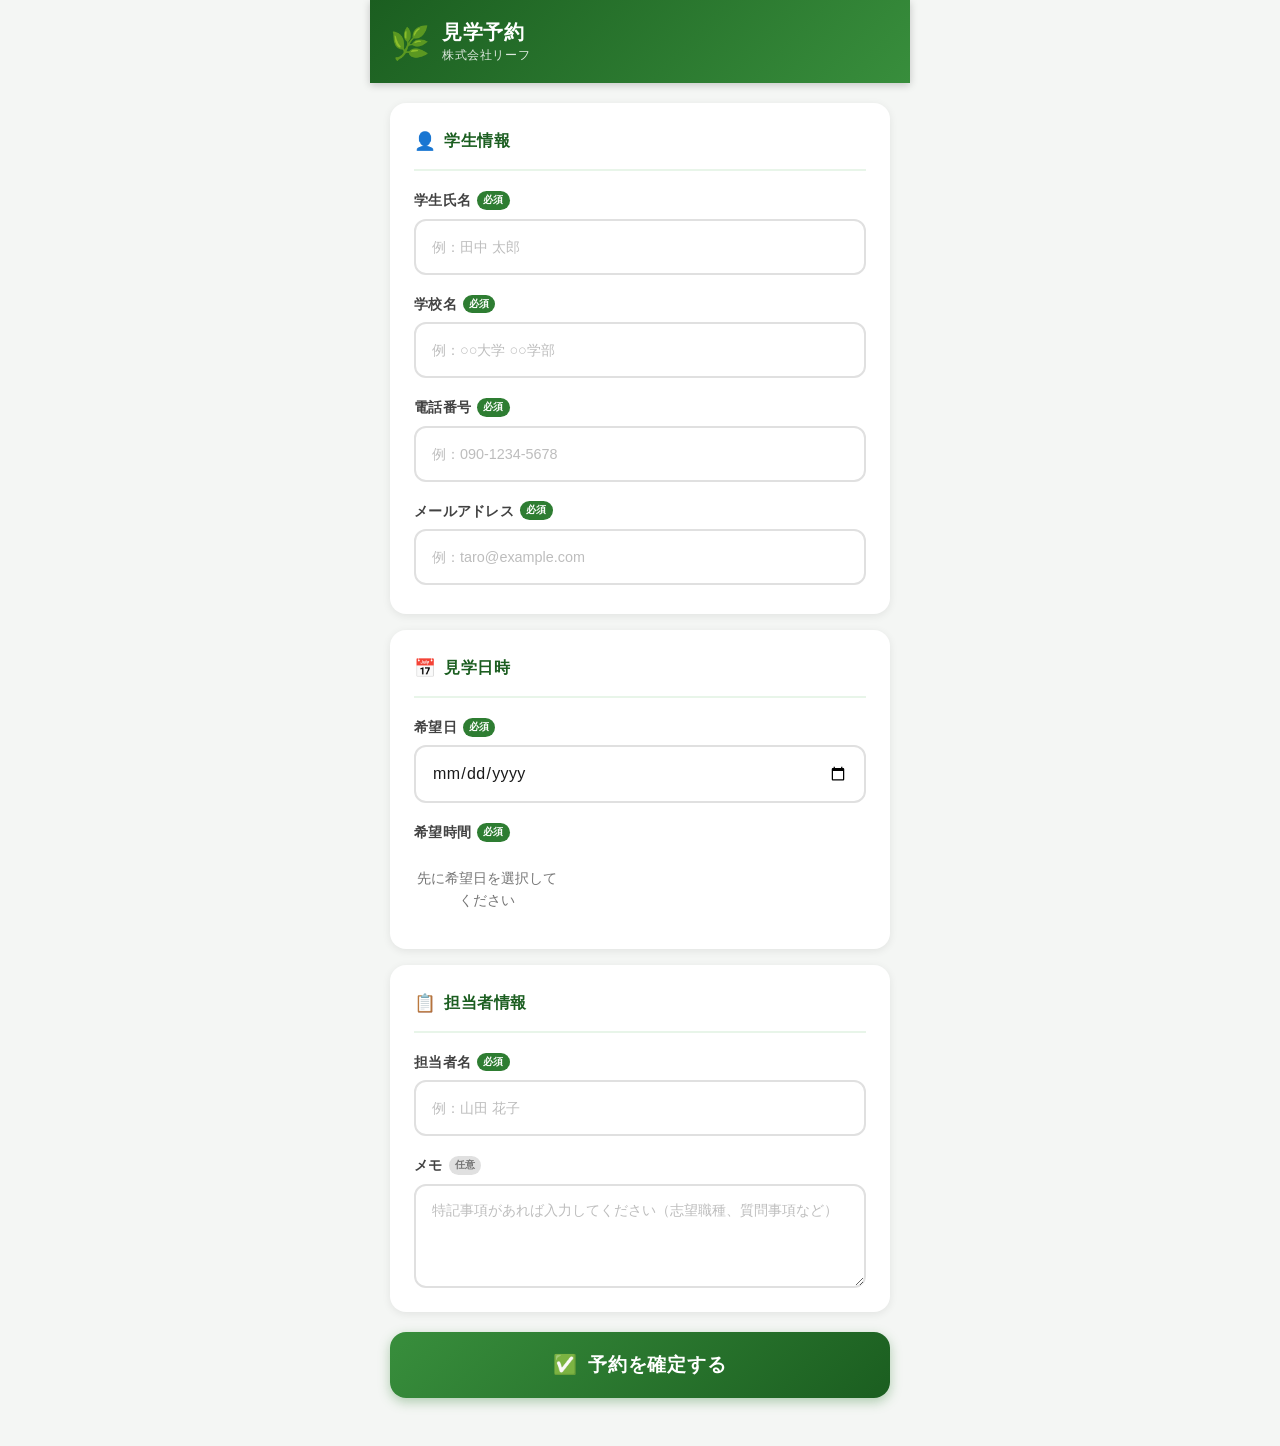
==== index.html @ a4aa3d3e "Add files via upload" ====
<!DOCTYPE html>
<html lang="ja">
<head>
  <meta charset="UTF-8">
  <meta name="viewport" content="width=device-width, initial-scale=1.0, maximum-scale=1.0, user-scalable=no">
  <meta name="theme-color" content="#2e7d32">
  <title>見学予約 | 株式会社リーフ</title>
  <link rel="stylesheet" href="style.css">
</head>
<body>

  <div class="page-wrapper">

    <!-- ヘッダー -->
    <header class="header">
      <div class="header-inner">
        <div class="header-logo">🌿</div>
        <div class="header-text">
          <h1 class="header-title">見学予約</h1>
          <p class="header-sub">株式会社リーフ</p>
        </div>
      </div>
    </header>

    <!-- メインコンテンツ -->
    <main class="main">
      <form id="reservationForm" novalidate>

        <!-- 学生情報セクション -->
        <section class="form-card">
          <h2 class="card-title">
            <span class="card-icon">👤</span>
            学生情報
          </h2>

          <div class="form-group">
            <label class="form-label" for="studentName">
              学生氏名 <span class="required-badge">必須</span>
            </label>
            <input
              class="form-input"
              type="text"
              id="studentName"
              name="studentName"
              placeholder="例：田中 太郎"
              autocomplete="off"
            >
            <p class="error-msg" id="studentNameError" role="alert"></p>
          </div>

          <div class="form-group">
            <label class="form-label" for="schoolName">
              学校名 <span class="required-badge">必須</span>
            </label>
            <input
              class="form-input"
              type="text"
              id="schoolName"
              name="schoolName"
              placeholder="例：○○大学 ○○学部"
              autocomplete="off"
            >
            <p class="error-msg" id="schoolNameError" role="alert"></p>
          </div>

          <div class="form-group">
            <label class="form-label" for="phone">
              電話番号 <span class="required-badge">必須</span>
            </label>
            <input
              class="form-input"
              type="tel"
              id="phone"
              name="phone"
              placeholder="例：090-1234-5678"
              autocomplete="tel"
            >
            <p class="error-msg" id="phoneError" role="alert"></p>
          </div>

          <div class="form-group">
            <label class="form-label" for="email">
              メールアドレス <span class="required-badge">必須</span>
            </label>
            <input
              class="form-input"
              type="email"
              id="email"
              name="email"
              placeholder="例：taro@example.com"
              autocomplete="email"
            >
            <p class="error-msg" id="emailError" role="alert"></p>
          </div>
        </section>

        <!-- 見学日時セクション -->
        <section class="form-card">
          <h2 class="card-title">
            <span class="card-icon">📅</span>
            見学日時
          </h2>

          <div class="form-group">
            <label class="form-label" for="date">
              希望日 <span class="required-badge">必須</span>
            </label>
            <input
              class="form-input form-input--date"
              type="date"
              id="date"
              name="date"
            >
            <p class="error-msg" id="dateError" role="alert"></p>
          </div>

          <div class="form-group">
            <label class="form-label">
              希望時間 <span class="required-badge">必須</span>
            </label>
            <div class="time-grid" id="timeGrid">
              <p class="time-hint">先に希望日を選択してください</p>
            </div>
            <input type="hidden" id="selectedTime" name="time">
            <p class="error-msg" id="timeError" role="alert"></p>
          </div>
        </section>

        <!-- 担当者情報セクション -->
        <section class="form-card">
          <h2 class="card-title">
            <span class="card-icon">📋</span>
            担当者情報
          </h2>

          <div class="form-group">
            <label class="form-label" for="staffName">
              担当者名 <span class="required-badge">必須</span>
            </label>
            <input
              class="form-input"
              type="text"
              id="staffName"
              name="staffName"
              placeholder="例：山田 花子"
              autocomplete="off"
            >
            <p class="error-msg" id="staffNameError" role="alert"></p>
          </div>

          <div class="form-group">
            <label class="form-label" for="memo">
              メモ <span class="optional-badge">任意</span>
            </label>
            <textarea
              class="form-textarea"
              id="memo"
              name="memo"
              placeholder="特記事項があれば入力してください（志望職種、質問事項など）"
              rows="3"
            ></textarea>
          </div>
        </section>

        <!-- 送信ボタン -->
        <div class="form-footer">
          <button type="submit" class="btn-submit" id="submitBtn">
            <span class="btn-submit__icon">✅</span>
            予約を確定する
          </button>
        </div>

      </form>
    </main>

  </div><!-- /page-wrapper -->

  <!-- 予約完了モーダル -->
  <div class="modal" id="successModal" role="dialog" aria-modal="true" aria-labelledby="successTitle">
    <div class="modal-overlay" onclick="closeSuccessModal()"></div>
    <div class="modal-box modal-box--success">
      <div class="modal-icon modal-icon--success">✓</div>
      <h2 class="modal-title" id="successTitle">予約が完了しました</h2>
      <div class="modal-details" id="successDetails"></div>
      <button class="btn-modal btn-modal--success" onclick="closeSuccessModal()">
        新しい予約を入力する
      </button>
    </div>
  </div>

  <!-- エラーモーダル -->
  <div class="modal" id="errorModal" role="dialog" aria-modal="true" aria-labelledby="errorTitle">
    <div class="modal-overlay" onclick="closeErrorModal()"></div>
    <div class="modal-box modal-box--error">
      <div class="modal-icon modal-icon--error">!</div>
      <h2 class="modal-title" id="errorTitle">予約できませんでした</h2>
      <p class="modal-message" id="errorMessage"></p>
      <button class="btn-modal btn-modal--error" onclick="closeErrorModal()">
        戻る
      </button>
    </div>
  </div>

  <!-- ローディングオーバーレイ -->
  <div class="loading-overlay" id="loadingOverlay" aria-hidden="true">
    <div class="loading-content">
      <div class="spinner"></div>
      <p class="loading-text">送信中...</p>
    </div>
  </div>

  <script src="script.js"></script>
</body>
</html>
---- style.css ----
/* ==============================================
   見学予約フォーム - スタイルシート
   株式会社リーフ採用向け
   ============================================== */

/* ---------- リセット・ベース ---------- */
*, *::before, *::after {
  box-sizing: border-box;
  margin: 0;
  padding: 0;
}

:root {
  --color-primary:      #2e7d32;
  --color-primary-dark: #1b5e20;
  --color-primary-mid:  #388e3c;
  --color-primary-light:#e8f5e9;
  --color-primary-pale: #f1f8f1;
  --color-accent:       #66bb6a;
  --color-success:      #2e7d32;
  --color-error:        #c62828;
  --color-error-bg:     #ffebee;
  --color-text:         #1a1a1a;
  --color-text-mid:     #424242;
  --color-text-muted:   #757575;
  --color-border:       #e0e0e0;
  --color-border-focus: #2e7d32;
  --color-bg:           #f4f6f4;
  --color-card:         #ffffff;
  --color-disabled-bg:  #f5f5f5;
  --color-disabled-text:#bdbdbd;
  --radius-sm:    6px;
  --radius-md:    12px;
  --radius-lg:    16px;
  --radius-full:  999px;
  --shadow-card:  0 2px 8px rgba(0,0,0,.08);
  --shadow-btn:   0 4px 12px rgba(46,125,50,.35);
  --transition:   0.18s ease;
  --font-main: 'Hiragino Kaku Gothic ProN', 'Hiragino Sans', Meiryo, sans-serif;
}

html {
  font-size: 16px;
  -webkit-text-size-adjust: 100%;
}

body {
  font-family: var(--font-main);
  background-color: var(--color-bg);
  color: var(--color-text);
  line-height: 1.6;
  min-height: 100vh;
}

/* ---------- レイアウト ---------- */
.page-wrapper {
  max-width: 540px;
  margin: 0 auto;
  min-height: 100vh;
}

.main {
  padding: 16px 16px 40px;
}

/* ---------- ヘッダー ---------- */
.header {
  background: linear-gradient(135deg, var(--color-primary-dark) 0%, var(--color-primary-mid) 100%);
  color: #fff;
  padding: 20px 20px 18px;
  position: sticky;
  top: 0;
  z-index: 100;
  box-shadow: 0 2px 8px rgba(0,0,0,.2);
}

.header-inner {
  display: flex;
  align-items: center;
  gap: 12px;
  max-width: 540px;
  margin: 0 auto;
}

.header-logo {
  font-size: 2rem;
  line-height: 1;
  flex-shrink: 0;
}

.header-title {
  font-size: 1.25rem;
  font-weight: 700;
  letter-spacing: .03em;
  line-height: 1.2;
}

.header-sub {
  font-size: 0.75rem;
  opacity: 0.85;
  margin-top: 2px;
  letter-spacing: .05em;
}

/* ---------- フォームカード ---------- */
.form-card {
  background: var(--color-card);
  border-radius: var(--radius-lg);
  box-shadow: var(--shadow-card);
  padding: 20px 16px;
  margin-bottom: 16px;
}

.card-title {
  display: flex;
  align-items: center;
  gap: 8px;
  font-size: 1rem;
  font-weight: 700;
  color: var(--color-primary-dark);
  padding-bottom: 14px;
  border-bottom: 2px solid var(--color-primary-light);
  margin-bottom: 18px;
  letter-spacing: .03em;
}

.card-icon {
  font-size: 1.1rem;
}

/* ---------- フォームグループ ---------- */
.form-group {
  margin-bottom: 18px;
}

.form-group:last-child {
  margin-bottom: 0;
}

.form-label {
  display: flex;
  align-items: center;
  gap: 6px;
  font-size: 0.875rem;
  font-weight: 600;
  color: var(--color-text-mid);
  margin-bottom: 7px;
  letter-spacing: .02em;
}

.required-badge {
  display: inline-flex;
  align-items: center;
  justify-content: center;
  background: var(--color-primary);
  color: #fff;
  font-size: 0.65rem;
  font-weight: 700;
  padding: 1px 6px;
  border-radius: var(--radius-full);
  letter-spacing: .03em;
  flex-shrink: 0;
}

.optional-badge {
  display: inline-flex;
  align-items: center;
  justify-content: center;
  background: #e0e0e0;
  color: var(--color-text-muted);
  font-size: 0.65rem;
  font-weight: 600;
  padding: 1px 6px;
  border-radius: var(--radius-full);
  letter-spacing: .03em;
  flex-shrink: 0;
}

/* ---------- 入力フィールド ---------- */
.form-input,
.form-textarea {
  display: block;
  width: 100%;
  padding: 14px 16px;
  font-size: 1rem;
  font-family: var(--font-main);
  color: var(--color-text);
  background: #fff;
  border: 2px solid var(--color-border);
  border-radius: var(--radius-md);
  transition: border-color var(--transition), box-shadow var(--transition);
  appearance: none;
  -webkit-appearance: none;
  line-height: 1.5;
}

.form-input::placeholder,
.form-textarea::placeholder {
  color: #bdbdbd;
  font-size: 0.9rem;
}

.form-input:focus,
.form-textarea:focus {
  outline: none;
  border-color: var(--color-border-focus);
  box-shadow: 0 0 0 3px rgba(46,125,50,.15);
}

.form-input--date {
  cursor: pointer;
  min-height: 52px;
  letter-spacing: .02em;
}

.form-textarea {
  resize: vertical;
  min-height: 80px;
}

/* エラー状態 */
.form-input.is-error,
.form-textarea.is-error {
  border-color: var(--color-error);
  background: var(--color-error-bg);
}

/* ---------- エラーメッセージ ---------- */
.error-msg {
  display: block;
  min-height: 0;
  font-size: 0.8125rem;
  color: var(--color-error);
  margin-top: 5px;
  padding-left: 2px;
  font-weight: 500;
}

.error-msg:not(:empty) {
  min-height: 1.2em;
}

/* ---------- 時間スロット ---------- */
.time-hint {
  font-size: 0.875rem;
  color: var(--color-text-muted);
  text-align: center;
  padding: 16px 0 8px;
}

.time-hint.is-loading {
  animation: pulse 1.2s ease-in-out infinite;
}

@keyframes pulse {
  0%, 100% { opacity: 1; }
  50%       { opacity: 0.45; }
}

.time-grid {
  display: grid;
  grid-template-columns: repeat(2, 1fr);
  gap: 8px;
  margin-top: 4px;
}

.time-btn {
  display: flex;
  flex-direction: column;
  align-items: center;
  justify-content: center;
  gap: 2px;
  padding: 12px 8px;
  background: #fff;
  border: 2px solid var(--color-border);
  border-radius: var(--radius-md);
  cursor: pointer;
  transition: all var(--transition);
  font-family: var(--font-main);
  min-height: 68px;
  -webkit-tap-highlight-color: transparent;
  touch-action: manipulation;
}

.time-btn:active {
  transform: scale(0.97);
}

.time-btn:not(:disabled):hover {
  border-color: var(--color-accent);
  background: var(--color-primary-pale);
}

.time-btn__label {
  font-size: 1rem;
  font-weight: 700;
  color: var(--color-text);
  letter-spacing: .02em;
  line-height: 1.2;
}

.time-btn__range {
  font-size: 0.7rem;
  color: var(--color-text-muted);
  letter-spacing: .02em;
}

.time-btn__status {
  font-size: 0.7rem;
  font-weight: 600;
  letter-spacing: .02em;
  margin-top: 1px;
}

.time-btn--available .time-btn__status {
  color: var(--color-primary);
}

/* 選択済み */
.time-btn--selected {
  background: var(--color-primary);
  border-color: var(--color-primary-dark);
  box-shadow: 0 3px 10px rgba(46,125,50,.3);
}

.time-btn--selected .time-btn__label,
.time-btn--selected .time-btn__range,
.time-btn--selected .time-btn__status {
  color: #fff;
}

/* 残1枠 */
.time-btn--one-left {
  border-color: #f57c00;
}

.time-btn--one-left .time-btn__status {
  color: #f57c00;
}

/* 満席 */
.time-btn--full {
  background: var(--color-disabled-bg);
  border-color: #e0e0e0;
  cursor: not-allowed;
  opacity: 0.65;
}

.time-btn--full .time-btn__label {
  color: var(--color-disabled-text);
}

.time-btn--full .time-btn__range {
  color: var(--color-disabled-text);
}

.time-btn--full .time-btn__status {
  color: var(--color-disabled-text);
}

/* ---------- 送信ボタン ---------- */
.form-footer {
  padding: 4px 0 0;
}

.btn-submit {
  display: flex;
  align-items: center;
  justify-content: center;
  gap: 10px;
  width: 100%;
  padding: 18px 24px;
  font-size: 1.125rem;
  font-family: var(--font-main);
  font-weight: 700;
  letter-spacing: .05em;
  color: #fff;
  background: linear-gradient(135deg, var(--color-primary-mid) 0%, var(--color-primary-dark) 100%);
  border: none;
  border-radius: var(--radius-lg);
  cursor: pointer;
  box-shadow: var(--shadow-btn);
  transition: all var(--transition);
  -webkit-tap-highlight-color: transparent;
  touch-action: manipulation;
}

.btn-submit:hover {
  background: linear-gradient(135deg, var(--color-primary) 0%, var(--color-primary-dark) 100%);
  box-shadow: 0 6px 16px rgba(46,125,50,.4);
  transform: translateY(-1px);
}

.btn-submit:active {
  transform: translateY(0);
  box-shadow: 0 2px 8px rgba(46,125,50,.3);
}

.btn-submit:disabled {
  background: #bdbdbd;
  box-shadow: none;
  cursor: not-allowed;
  transform: none;
}

.btn-submit__icon {
  font-size: 1.2rem;
}

/* ---------- モーダル ---------- */
.modal {
  display: none;
  position: fixed;
  inset: 0;
  z-index: 1000;
  align-items: center;
  justify-content: center;
  padding: 20px;
}

.modal.is-open {
  display: flex;
}

.modal-overlay {
  position: absolute;
  inset: 0;
  background: rgba(0,0,0,.55);
  backdrop-filter: blur(3px);
}

.modal-box {
  position: relative;
  background: #fff;
  border-radius: var(--radius-lg);
  padding: 32px 24px 28px;
  text-align: center;
  width: 100%;
  max-width: 320px;
  box-shadow: 0 20px 60px rgba(0,0,0,.25);
  animation: modal-in .25s ease;
}

@keyframes modal-in {
  from { opacity: 0; transform: scale(0.9) translateY(10px); }
  to   { opacity: 1; transform: scale(1) translateY(0); }
}

.modal-icon {
  display: flex;
  align-items: center;
  justify-content: center;
  width: 64px;
  height: 64px;
  border-radius: 50%;
  font-size: 1.75rem;
  font-weight: 900;
  margin: 0 auto 16px;
}

.modal-icon--success {
  background: var(--color-primary-light);
  color: var(--color-primary-dark);
}

.modal-icon--error {
  background: var(--color-error-bg);
  color: var(--color-error);
  font-size: 2rem;
}

.modal-title {
  font-size: 1.125rem;
  font-weight: 700;
  color: var(--color-text);
  margin-bottom: 12px;
  letter-spacing: .02em;
}

.modal-details {
  font-size: 0.9rem;
  color: var(--color-text-mid);
  line-height: 1.8;
  background: var(--color-primary-pale);
  border-radius: var(--radius-md);
  padding: 12px 14px;
  margin-bottom: 20px;
  text-align: left;
}

.modal-details strong {
  color: var(--color-primary-dark);
}

.modal-message {
  font-size: 0.9rem;
  color: var(--color-text-mid);
  line-height: 1.7;
  margin-bottom: 20px;
  white-space: pre-line;
}

.btn-modal {
  display: block;
  width: 100%;
  padding: 14px;
  font-size: 0.9375rem;
  font-family: var(--font-main);
  font-weight: 700;
  border: none;
  border-radius: var(--radius-md);
  cursor: pointer;
  transition: opacity var(--transition);
  -webkit-tap-highlight-color: transparent;
}

.btn-modal:active { opacity: 0.8; }

.btn-modal--success {
  background: var(--color-primary);
  color: #fff;
}

.btn-modal--error {
  background: #eeeeee;
  color: var(--color-text-mid);
}

/* ---------- ローディング ---------- */
.loading-overlay {
  display: none;
  position: fixed;
  inset: 0;
  z-index: 2000;
  align-items: center;
  justify-content: center;
  background: rgba(255,255,255,.75);
  backdrop-filter: blur(4px);
}

.loading-overlay.is-visible {
  display: flex;
}

.loading-content {
  display: flex;
  flex-direction: column;
  align-items: center;
  gap: 16px;
}

.spinner {
  width: 48px;
  height: 48px;
  border: 4px solid var(--color-primary-light);
  border-top-color: var(--color-primary);
  border-radius: 50%;
  animation: spin .8s linear infinite;
}

@keyframes spin {
  to { transform: rotate(360deg); }
}

.loading-text {
  font-size: 0.9375rem;
  color: var(--color-primary-dark);
  font-weight: 600;
  letter-spacing: .03em;
}

/* ---------- レスポンシブ（タブレット以上） ---------- */
@media (min-width: 480px) {
  .main {
    padding: 20px 20px 48px;
  }

  .form-card {
    padding: 24px 24px;
  }

  .time-grid {
    grid-template-columns: repeat(3, 1fr);
  }

  .btn-submit {
    font-size: 1.1875rem;
    padding: 20px 32px;
  }
}
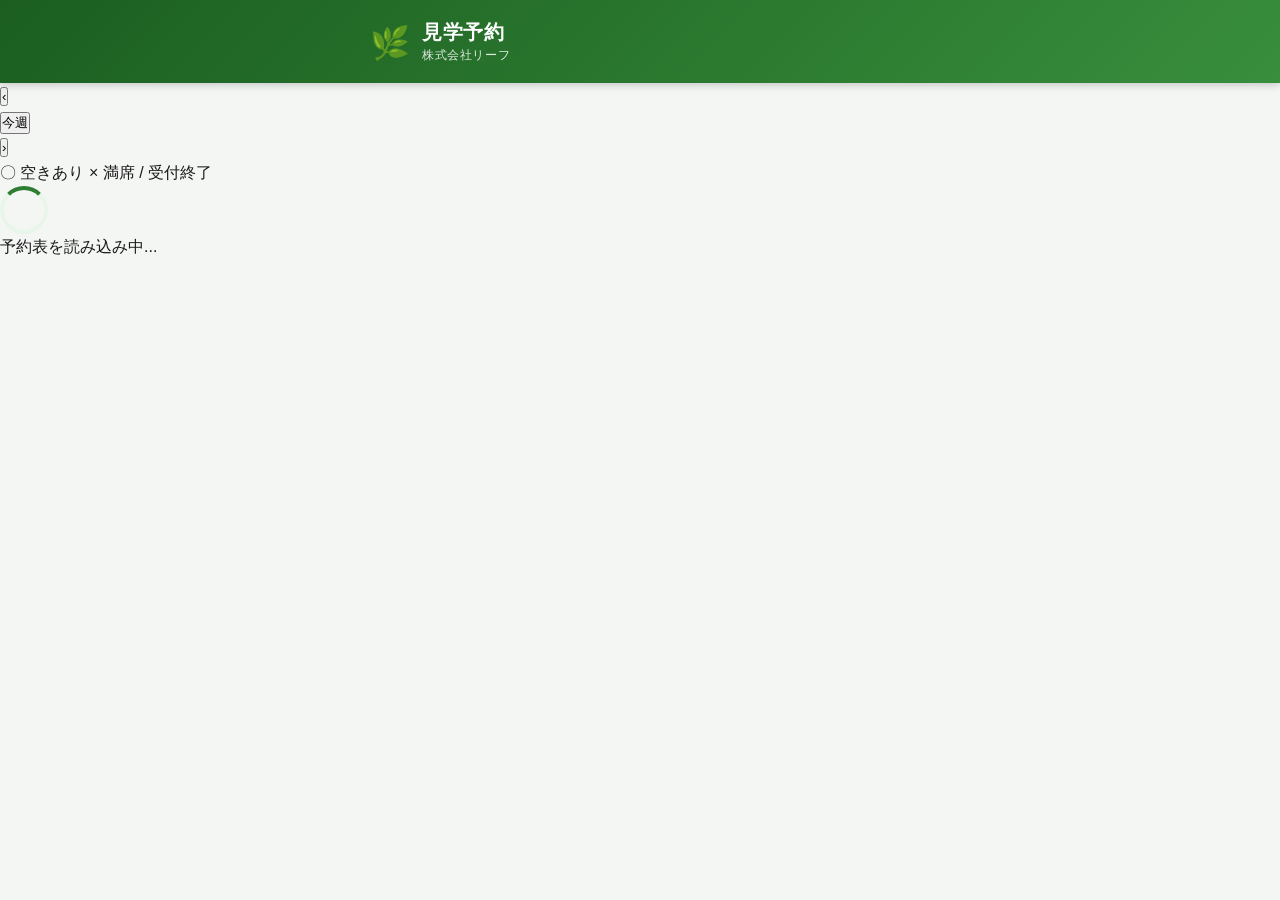
==== commit 60004bd0: "Update index.html" ====
--- a/index.html
+++ b/index.html
@@ -9,199 +9,159 @@
 </head>
 <body>
 
-  <div class="page-wrapper">
+  <!-- ===== ヘッダー（常に表示） ===== -->
+  <header class="header">
+    <div class="header-inner">
+      <div class="header-logo">🌿</div>
+      <div class="header-text">
+        <h1 class="header-title">見学予約</h1>
+        <p class="header-sub">株式会社リーフ</p>
+      </div>
+    </div>
+  </header>
 
-    <!-- ヘッダー -->
-    <header class="header">
-      <div class="header-inner">
-        <div class="header-logo">🌿</div>
-        <div class="header-text">
-          <h1 class="header-title">見学予約</h1>
-          <p class="header-sub">株式会社リーフ</p>
-        </div>
+  <!-- ===== カレンダービュー ===== -->
+  <div id="calendarView">
+
+    <!-- 週ナビゲーション -->
+    <div class="week-nav">
+      <button class="week-nav__btn" id="prevWeek" aria-label="前の週">&#8249;</button>
+      <div class="week-nav__center">
+        <span class="week-nav__label" id="weekLabel"></span>
+        <button class="week-nav__today" id="todayBtn">今週</button>
       </div>
-    </header>
+      <button class="week-nav__btn" id="nextWeek" aria-label="次の週">&#8250;</button>
+    </div>
 
-    <!-- メインコンテンツ -->
-    <main class="main">
-      <form id="reservationForm" novalidate>
+    <!-- 凡例 -->
+    <div class="legend">
+      <span class="legend-item"><span class="legend-o">〇</span> 空きあり</span>
+      <span class="legend-item"><span class="legend-x">×</span> 満席 / 受付終了</span>
+    </div>
 
-        <!-- 学生情報セクション -->
-        <section class="form-card">
-          <h2 class="card-title">
-            <span class="card-icon">👤</span>
-            学生情報
-          </h2>
+    <!-- ローディング -->
+    <div id="calendarLoading" class="calendar-state">
+      <div class="spinner"></div>
+      <p>予約表を読み込み中...</p>
+    </div>
 
-          <div class="form-group">
-            <label class="form-label" for="studentName">
-              学生氏名 <span class="required-badge">必須</span>
-            </label>
-            <input
-              class="form-input"
-              type="text"
-              id="studentName"
-              name="studentName"
-              placeholder="例：田中 太郎"
-              autocomplete="off"
-            >
-            <p class="error-msg" id="studentNameError" role="alert"></p>
-          </div>
+    <!-- エラー -->
+    <div id="calendarError" class="calendar-state" style="display:none">
+      <p class="calendar-error-msg">予約表を読み込めませんでした</p>
+      <button class="btn-retry" id="retryBtn">再読み込み</button>
+    </div>
 
-          <div class="form-group">
-            <label class="form-label" for="schoolName">
-              学校名 <span class="required-badge">必須</span>
-            </label>
-            <input
-              class="form-input"
-              type="text"
-              id="schoolName"
-              name="schoolName"
-              placeholder="例：○○大学 ○○学部"
-              autocomplete="off"
-            >
-            <p class="error-msg" id="schoolNameError" role="alert"></p>
-          </div>
+    <!-- テーブルラッパー（横スクロール） -->
+    <div class="table-scroll-area" id="tableScrollArea" style="display:none">
+      <div class="table-wrapper">
+        <table class="calendar-table" id="calendarTable"></table>
+      </div>
+    </div>
 
-          <div class="form-group">
-            <label class="form-label" for="phone">
-              電話番号 <span class="required-badge">必須</span>
-            </label>
-            <input
-              class="form-input"
-              type="tel"
-              id="phone"
-              name="phone"
-              placeholder="例：090-1234-5678"
-              autocomplete="tel"
-            >
-            <p class="error-msg" id="phoneError" role="alert"></p>
-          </div>
+  </div><!-- /calendarView -->
 
-          <div class="form-group">
-            <label class="form-label" for="email">
-              メールアドレス <span class="required-badge">必須</span>
-            </label>
-            <input
-              class="form-input"
-              type="email"
-              id="email"
-              name="email"
-              placeholder="例：taro@example.com"
-              autocomplete="email"
-            >
-            <p class="error-msg" id="emailError" role="alert"></p>
-          </div>
-        </section>
+  <!-- ===== フォームビュー ===== -->
+  <div id="formView" style="display:none">
 
-        <!-- 見学日時セクション -->
-        <section class="form-card">
-          <h2 class="card-title">
-            <span class="card-icon">📅</span>
-            見学日時
-          </h2>
+    <!-- 戻るバー -->
+    <div class="form-back-bar">
+      <button class="btn-back" id="backBtn">
+        <span>&#8592;</span> 予約表に戻る
+      </button>
+    </div>
 
-          <div class="form-group">
-            <label class="form-label" for="date">
-              希望日 <span class="required-badge">必須</span>
-            </label>
-            <input
-              class="form-input form-input--date"
-              type="date"
-              id="date"
-              name="date"
-            >
-            <p class="error-msg" id="dateError" role="alert"></p>
-          </div>
+    <!-- 選択した日時 -->
+    <div class="selected-slot">
+      <div class="selected-slot__icon">📅</div>
+      <div class="selected-slot__text">
+        <p class="selected-slot__date" id="selectedDateDisplay"></p>
+        <p class="selected-slot__time" id="selectedTimeDisplay"></p>
+      </div>
+    </div>
 
-          <div class="form-group">
-            <label class="form-label">
-              希望時間 <span class="required-badge">必須</span>
-            </label>
-            <div class="time-grid" id="timeGrid">
-              <p class="time-hint">先に希望日を選択してください</p>
-            </div>
-            <input type="hidden" id="selectedTime" name="time">
-            <p class="error-msg" id="timeError" role="alert"></p>
-          </div>
-        </section>
+    <!-- 予約フォーム -->
+    <form id="reservationForm" class="form-body" novalidate>
+      <input type="hidden" id="date" name="date">
+      <input type="hidden" id="selectedTime" name="time">
 
-        <!-- 担当者情報セクション -->
-        <section class="form-card">
-          <h2 class="card-title">
-            <span class="card-icon">📋</span>
-            担当者情報
-          </h2>
+      <!-- 学生情報 -->
+      <section class="form-card">
+        <h2 class="card-title"><span class="card-icon">👤</span>学生情報</h2>
 
-          <div class="form-group">
-            <label class="form-label" for="staffName">
-              担当者名 <span class="required-badge">必須</span>
-            </label>
-            <input
-              class="form-input"
-              type="text"
-              id="staffName"
-              name="staffName"
-              placeholder="例：山田 花子"
-              autocomplete="off"
-            >
-            <p class="error-msg" id="staffNameError" role="alert"></p>
-          </div>
-
-          <div class="form-group">
-            <label class="form-label" for="memo">
-              メモ <span class="optional-badge">任意</span>
-            </label>
-            <textarea
-              class="form-textarea"
-              id="memo"
-              name="memo"
-              placeholder="特記事項があれば入力してください（志望職種、質問事項など）"
-              rows="3"
-            ></textarea>
-          </div>
-        </section>
-
-        <!-- 送信ボタン -->
-        <div class="form-footer">
-          <button type="submit" class="btn-submit" id="submitBtn">
-            <span class="btn-submit__icon">✅</span>
-            予約を確定する
-          </button>
+        <div class="form-group">
+          <label class="form-label" for="studentName">学生氏名 <span class="required-badge">必須</span></label>
+          <input class="form-input" type="text" id="studentName" placeholder="例：田中 太郎" autocomplete="off">
+          <p class="error-msg" id="studentNameError" role="alert"></p>
         </div>
 
-      </form>
-    </main>
+        <div class="form-group">
+          <label class="form-label" for="schoolName">学校名 <span class="required-badge">必須</span></label>
+          <input class="form-input" type="text" id="schoolName" placeholder="例：○○大学 ○○学部" autocomplete="off">
+          <p class="error-msg" id="schoolNameError" role="alert"></p>
+        </div>
 
-  </div><!-- /page-wrapper -->
+        <div class="form-group">
+          <label class="form-label" for="phone">電話番号 <span class="required-badge">必須</span></label>
+          <input class="form-input" type="tel" id="phone" placeholder="例：090-1234-5678" autocomplete="tel">
+          <p class="error-msg" id="phoneError" role="alert"></p>
+        </div>
 
-  <!-- 予約完了モーダル -->
-  <div class="modal" id="successModal" role="dialog" aria-modal="true" aria-labelledby="successTitle">
+        <div class="form-group">
+          <label class="form-label" for="email">メールアドレス <span class="required-badge">必須</span></label>
+          <input class="form-input" type="email" id="email" placeholder="例：taro@example.com" autocomplete="email">
+          <p class="error-msg" id="emailError" role="alert"></p>
+        </div>
+      </section>
+
+      <!-- 担当者情報 -->
+      <section class="form-card">
+        <h2 class="card-title"><span class="card-icon">📋</span>担当者情報</h2>
+
+        <div class="form-group">
+          <label class="form-label" for="staffName">担当者名 <span class="required-badge">必須</span></label>
+          <input class="form-input" type="text" id="staffName" placeholder="例：山田 花子" autocomplete="off">
+          <p class="error-msg" id="staffNameError" role="alert"></p>
+        </div>
+
+        <div class="form-group">
+          <label class="form-label" for="memo">メモ <span class="optional-badge">任意</span></label>
+          <textarea class="form-textarea" id="memo" placeholder="特記事項があれば入力してください" rows="3"></textarea>
+        </div>
+      </section>
+
+      <div class="form-footer">
+        <button type="submit" class="btn-submit" id="submitBtn">
+          <span class="btn-submit__icon">✅</span>
+          予約を確定する
+        </button>
+      </div>
+    </form>
+
+  </div><!-- /formView -->
+
+  <!-- ===== 予約完了モーダル ===== -->
+  <div class="modal" id="successModal" role="dialog" aria-modal="true">
     <div class="modal-overlay" onclick="closeSuccessModal()"></div>
     <div class="modal-box modal-box--success">
       <div class="modal-icon modal-icon--success">✓</div>
-      <h2 class="modal-title" id="successTitle">予約が完了しました</h2>
+      <h2 class="modal-title">予約が完了しました</h2>
       <div class="modal-details" id="successDetails"></div>
-      <button class="btn-modal btn-modal--success" onclick="closeSuccessModal()">
-        新しい予約を入力する
-      </button>
+      <button class="btn-modal btn-modal--success" onclick="closeSuccessModal()">予約表に戻る</button>
     </div>
   </div>
 
-  <!-- エラーモーダル -->
-  <div class="modal" id="errorModal" role="dialog" aria-modal="true" aria-labelledby="errorTitle">
+  <!-- ===== エラーモーダル ===== -->
+  <div class="modal" id="errorModal" role="dialog" aria-modal="true">
     <div class="modal-overlay" onclick="closeErrorModal()"></div>
     <div class="modal-box modal-box--error">
       <div class="modal-icon modal-icon--error">!</div>
-      <h2 class="modal-title" id="errorTitle">予約できませんでした</h2>
+      <h2 class="modal-title">予約できませんでした</h2>
       <p class="modal-message" id="errorMessage"></p>
-      <button class="btn-modal btn-modal--error" onclick="closeErrorModal()">
-        戻る
-      </button>
+      <button class="btn-modal btn-modal--error" onclick="closeErrorModal()">戻る</button>
     </div>
   </div>
 
-  <!-- ローディングオーバーレイ -->
+  <!-- ===== ローディングオーバーレイ ===== -->
   <div class="loading-overlay" id="loadingOverlay" aria-hidden="true">
     <div class="loading-content">
       <div class="spinner"></div>
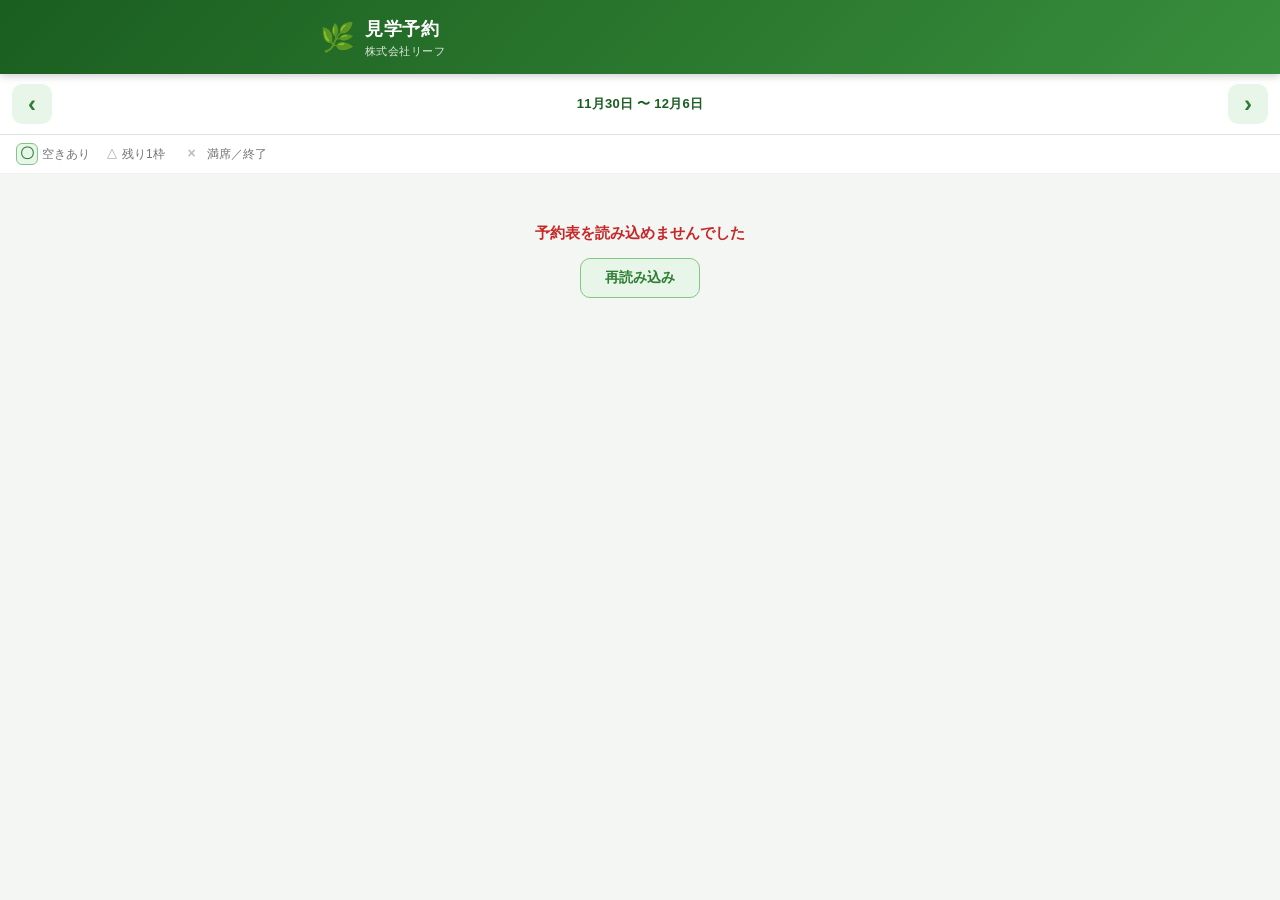
==== commit 88b15f2c: "Update index.html" ====
--- a/index.html
+++ b/index.html
@@ -36,7 +36,8 @@
     <!-- 凡例 -->
     <div class="legend">
       <span class="legend-item"><span class="legend-o">〇</span> 空きあり</span>
-      <span class="legend-item"><span class="legend-x">×</span> 満席 / 受付終了</span>
+      <span class="legend-item"><span class="legend-tri">△</span> 残り1枠</span>
+      <span class="legend-item"><span class="legend-x">×</span> 満席／終了</span>
     </div>
 
     <!-- ローディング -->
@@ -100,17 +101,6 @@
           <p class="error-msg" id="schoolNameError" role="alert"></p>
         </div>
 
-        <div class="form-group">
-          <label class="form-label" for="phone">電話番号 <span class="required-badge">必須</span></label>
-          <input class="form-input" type="tel" id="phone" placeholder="例：090-1234-5678" autocomplete="tel">
-          <p class="error-msg" id="phoneError" role="alert"></p>
-        </div>
-
-        <div class="form-group">
-          <label class="form-label" for="email">メールアドレス <span class="required-badge">必須</span></label>
-          <input class="form-input" type="email" id="email" placeholder="例：taro@example.com" autocomplete="email">
-          <p class="error-msg" id="emailError" role="alert"></p>
-        </div>
       </section>
 
       <!-- 担当者情報 -->
--- a/style.css
+++ b/style.css
@@ -1,411 +1,599 @@
 /* ==============================================
-   見学予約フォーム - スタイルシート
+   見学予約カレンダー - スタイルシート
    株式会社リーフ採用向け
    ============================================== */
 
 /* ---------- リセット・ベース ---------- */
-*, *::before, *::after {
-  box-sizing: border-box;
-  margin: 0;
-  padding: 0;
-}
+*, *::before, *::after { box-sizing: border-box; margin: 0; padding: 0; }
 
 :root {
-  --color-primary:      #2e7d32;
-  --color-primary-dark: #1b5e20;
-  --color-primary-mid:  #388e3c;
-  --color-primary-light:#e8f5e9;
-  --color-primary-pale: #f1f8f1;
-  --color-accent:       #66bb6a;
-  --color-success:      #2e7d32;
-  --color-error:        #c62828;
-  --color-error-bg:     #ffebee;
-  --color-text:         #1a1a1a;
-  --color-text-mid:     #424242;
-  --color-text-muted:   #757575;
-  --color-border:       #e0e0e0;
-  --color-border-focus: #2e7d32;
-  --color-bg:           #f4f6f4;
-  --color-card:         #ffffff;
-  --color-disabled-bg:  #f5f5f5;
-  --color-disabled-text:#bdbdbd;
-  --radius-sm:    6px;
-  --radius-md:    12px;
-  --radius-lg:    16px;
-  --radius-full:  999px;
-  --shadow-card:  0 2px 8px rgba(0,0,0,.08);
-  --shadow-btn:   0 4px 12px rgba(46,125,50,.35);
-  --transition:   0.18s ease;
-  --font-main: 'Hiragino Kaku Gothic ProN', 'Hiragino Sans', Meiryo, sans-serif;
-}
-
-html {
-  font-size: 16px;
-  -webkit-text-size-adjust: 100%;
-}
+  --c-primary:       #2e7d32;
+  --c-primary-dark:  #1b5e20;
+  --c-primary-mid:   #388e3c;
+  --c-primary-light: #e8f5e9;
+  --c-primary-pale:  #f1f8f1;
+  --c-available:     #e8f5e9;
+  --c-avail-border:  #81c784;
+  --c-avail-text:    #2e7d32;
+  --c-full-bg:       #f5f5f5;
+  --c-full-text:     #bdbdbd;
+  --c-error:         #c62828;
+  --c-error-bg:      #ffebee;
+  --c-text:          #1a1a1a;
+  --c-text-mid:      #424242;
+  --c-text-muted:    #757575;
+  --c-border:        #e0e0e0;
+  --c-border-light:  #f0f0f0;
+  --c-bg:            #f4f6f4;
+  --c-card:          #ffffff;
+  --r-md:  10px;
+  --r-lg:  14px;
+  --r-full: 999px;
+  --shadow-card: 0 2px 8px rgba(0,0,0,.08);
+  --shadow-btn:  0 4px 12px rgba(46,125,50,.35);
+  --t: 0.16s ease;
+  --font: 'Hiragino Kaku Gothic ProN', 'Hiragino Sans', Meiryo, sans-serif;
+}
+
+html { font-size: 16px; -webkit-text-size-adjust: 100%; }
 
 body {
-  font-family: var(--font-main);
-  background-color: var(--color-bg);
-  color: var(--color-text);
-  line-height: 1.6;
+  font-family: var(--font);
+  background: var(--c-bg);
+  color: var(--c-text);
+  line-height: 1.5;
   min-height: 100vh;
-}
-
-/* ---------- レイアウト ---------- */
-.page-wrapper {
-  max-width: 540px;
-  margin: 0 auto;
-  min-height: 100vh;
-}
-
-.main {
-  padding: 16px 16px 40px;
 }
 
 /* ---------- ヘッダー ---------- */
 .header {
-  background: linear-gradient(135deg, var(--color-primary-dark) 0%, var(--color-primary-mid) 100%);
+  background: linear-gradient(135deg, var(--c-primary-dark) 0%, var(--c-primary-mid) 100%);
   color: #fff;
-  padding: 20px 20px 18px;
+  padding: 16px 16px 14px;
   position: sticky;
   top: 0;
+  z-index: 200;
+  box-shadow: 0 2px 8px rgba(0,0,0,.2);
+}
+
+.header-inner {
+  display: flex;
+  align-items: center;
+  gap: 10px;
+  max-width: 640px;
+  margin: 0 auto;
+}
+
+.header-logo { font-size: 1.75rem; line-height: 1; flex-shrink: 0; }
+
+.header-title {
+  font-size: 1.125rem;
+  font-weight: 700;
+  letter-spacing: .03em;
+}
+
+.header-sub {
+  font-size: 0.7rem;
+  opacity: .85;
+  letter-spacing: .04em;
+}
+
+/* ---------- 週ナビゲーション ---------- */
+.week-nav {
+  display: flex;
+  align-items: center;
+  justify-content: space-between;
+  padding: 10px 12px;
+  background: var(--c-card);
+  border-bottom: 1px solid var(--c-border);
+  gap: 8px;
+  position: sticky;
+  top: 56px; /* header height */
   z-index: 100;
-  box-shadow: 0 2px 8px rgba(0,0,0,.2);
-}
-
-.header-inner {
+}
+
+.week-nav__btn {
+  display: flex;
+  align-items: center;
+  justify-content: center;
+  width: 40px;
+  height: 40px;
+  font-size: 1.5rem;
+  font-weight: 700;
+  color: var(--c-primary);
+  background: var(--c-primary-light);
+  border: none;
+  border-radius: var(--r-md);
+  cursor: pointer;
+  flex-shrink: 0;
+  -webkit-tap-highlight-color: transparent;
+  touch-action: manipulation;
+  transition: background var(--t);
+}
+
+.week-nav__btn:hover { background: #c8e6c9; }
+.week-nav__btn:active { background: #a5d6a7; }
+.week-nav__btn:disabled { opacity: .35; cursor: not-allowed; background: #f5f5f5; color: #bdbdbd; }
+
+.week-nav__center {
+  display: flex;
+  flex-direction: column;
+  align-items: center;
+  gap: 3px;
+  flex: 1;
+  min-width: 0;
+}
+
+.week-nav__label {
+  font-size: 0.8125rem;
+  font-weight: 700;
+  color: var(--c-primary-dark);
+  letter-spacing: .02em;
+  white-space: nowrap;
+}
+
+.week-nav__today {
+  display: none; /* JS で表示切替 */
+  font-size: 0.7rem;
+  font-weight: 600;
+  color: var(--c-primary);
+  background: none;
+  border: 1px solid var(--c-primary);
+  border-radius: var(--r-full);
+  padding: 1px 8px;
+  cursor: pointer;
+  -webkit-tap-highlight-color: transparent;
+  transition: all var(--t);
+}
+
+.week-nav__today:hover { background: var(--c-primary-light); }
+
+/* ---------- 凡例 ---------- */
+.legend {
+  display: flex;
+  gap: 16px;
+  padding: 8px 16px;
+  font-size: 0.75rem;
+  color: var(--c-text-muted);
+  background: var(--c-card);
+  border-bottom: 1px solid var(--c-border-light);
+}
+
+.legend-item { display: flex; align-items: center; gap: 4px; }
+
+.legend-o {
+  display: inline-flex;
+  align-items: center;
+  justify-content: center;
+  width: 22px;
+  height: 22px;
+  background: var(--c-available);
+  border: 1.5px solid var(--c-avail-border);
+  border-radius: 6px;
+  color: var(--c-avail-text);
+  font-size: 0.875rem;
+  font-weight: 700;
+}
+
+.legend-x {
+  display: inline-flex;
+  align-items: center;
+  justify-content: center;
+  width: 22px;
+  height: 22px;
+  color: var(--c-full-text);
+  font-size: 0.875rem;
+  font-weight: 700;
+}
+
+/* ---------- カレンダー状態（ローディング/エラー） ---------- */
+.calendar-state {
+  display: flex;
+  flex-direction: column;
+  align-items: center;
+  gap: 14px;
+  padding: 48px 16px;
+  color: var(--c-text-muted);
+  font-size: 0.9rem;
+}
+
+.calendar-error-msg {
+  color: var(--c-error);
+  font-weight: 600;
+  font-size: 0.9375rem;
+}
+
+.btn-retry {
+  padding: 10px 24px;
+  font-size: 0.875rem;
+  font-weight: 600;
+  color: var(--c-primary);
+  background: var(--c-primary-light);
+  border: 1.5px solid var(--c-avail-border);
+  border-radius: var(--r-md);
+  cursor: pointer;
+  -webkit-tap-highlight-color: transparent;
+  transition: background var(--t);
+}
+
+.btn-retry:active { background: #c8e6c9; }
+
+/* ---------- テーブルスクロールエリア ---------- */
+.table-scroll-area {
+  overflow-x: auto;
+  -webkit-overflow-scrolling: touch;
+  /* スクロール可能な印として右にグラデーションを乗せる */
+  background:
+    linear-gradient(to right, #f4f6f4 30px, transparent 30px),
+    linear-gradient(to left,  #f4f6f4 10px, transparent 10px),
+    radial-gradient(farthest-side at left  center, rgba(0,0,0,.12), transparent) left   center / 8px 100%,
+    radial-gradient(farthest-side at right center, rgba(0,0,0,.12), transparent) right  center / 8px 100%;
+  background-attachment: local, local, scroll, scroll;
+  background-repeat: no-repeat;
+}
+
+.table-wrapper {
+  padding: 0 4px 12px 4px;
+}
+
+/* ---------- カレンダーテーブル ---------- */
+.calendar-table {
+  border-collapse: separate;
+  border-spacing: 0;
+  min-width: max-content;
+  font-size: 12px;
+}
+
+/* --- ヘッダー行 --- */
+.calendar-table thead tr th {
+  background: #f9f9f9;
+  border-bottom: 2px solid var(--c-border);
+  padding: 6px 0 5px;
+  text-align: center;
+  font-weight: 600;
+  position: sticky;
+  top: 0; /* sticky within scroll area */
+}
+
+/* 時間列ヘッダー（sticky left） */
+.th-time {
+  width: 54px;
+  min-width: 54px;
+  font-size: 11px;
+  color: var(--c-text-muted);
+  position: sticky !important;
+  left: 0;
+  z-index: 10;
+  background: #f9f9f9;
+  border-right: 2px solid var(--c-border);
+  box-shadow: 2px 0 4px rgba(0,0,0,.06);
+}
+
+/* 日付列ヘッダー */
+.th-date {
+  width: 58px;
+  min-width: 58px;
+  border-right: 1px solid var(--c-border-light);
+  vertical-align: middle;
+}
+
+.th-date .th-day {
+  display: block;
+  font-size: 13px;
+  font-weight: 700;
+  line-height: 1.2;
+}
+
+.th-date .th-date-num {
+  display: block;
+  font-size: 11px;
+  color: var(--c-text-muted);
+  margin-top: 1px;
+}
+
+/* 今日列 */
+.th-date--today {
+  background: #fffde7;
+  border-bottom-color: #fbc02d;
+}
+
+.th-date--today .th-day { color: #f57f17; }
+.th-date--today .th-date-num { color: #f57f17; }
+
+/* 土曜 */
+.th-date--sat .th-day,
+.th-date--sat .th-date-num { color: #1565c0; }
+
+/* 日曜 */
+.th-date--sun .th-day,
+.th-date--sun .th-date-num { color: #c62828; }
+
+/* --- ボディ行 --- */
+.calendar-table tbody tr:last-child td { border-bottom: none; }
+
+/* 時間セル（sticky left） */
+.cell-time {
+  position: sticky;
+  left: 0;
+  z-index: 5;
+  background: #fafafa;
+  border-right: 2px solid var(--c-border);
+  border-bottom: 1px solid var(--c-border-light);
+  box-shadow: 2px 0 4px rgba(0,0,0,.06);
+  font-size: 11px;
+  font-weight: 600;
+  color: var(--c-text-muted);
+  text-align: center;
+  padding: 0;
+  height: 56px;
+  width: 54px;
+  min-width: 54px;
+  vertical-align: middle;
+}
+
+/* スロットセル */
+.cell-slot {
+  border-right: 1px solid var(--c-border-light);
+  border-bottom: 1px solid var(--c-border-light);
+  width: 58px;
+  min-width: 58px;
+  height: 56px;
+  text-align: center;
+  vertical-align: middle;
+  padding: 4px;
+}
+
+/* 今日列のセル */
+.cell-slot--today { background: #fffde7; }
+
+/* 土曜列のセル */
+.cell-slot--sat { background: #f3f6ff; }
+
+/* 日曜列のセル */
+.cell-slot--sun { background: #fff5f5; }
+
+/* ○ボタン（予約可能） */
+.slot-o {
+  display: inline-flex;
+  flex-direction: column;
+  align-items: center;
+  justify-content: center;
+  width: 46px;
+  height: 46px;
+  font-size: 1.25rem;
+  font-weight: 700;
+  color: var(--c-avail-text);
+  background: var(--c-available);
+  border: 1.5px solid var(--c-avail-border);
+  border-radius: var(--r-md);
+  cursor: pointer;
+  -webkit-tap-highlight-color: transparent;
+  touch-action: manipulation;
+  transition: all var(--t);
+  line-height: 1;
+  user-select: none;
+}
+
+.slot-o:hover,
+.slot-o:focus { background: #c8e6c9; border-color: #4caf50; outline: none; }
+.slot-o:active { background: #a5d6a7; transform: scale(0.95); }
+
+/* × （満席・過去） */
+.slot-x {
+  display: inline-flex;
+  align-items: center;
+  justify-content: center;
+  width: 46px;
+  height: 46px;
+  font-size: 1.125rem;
+  font-weight: 700;
+  color: var(--c-full-text);
+  background: var(--c-full-bg);
+  border-radius: var(--r-md);
+  user-select: none;
+}
+
+/* ---------- スピナー ---------- */
+.spinner {
+  width: 40px;
+  height: 40px;
+  border: 3px solid var(--c-primary-light);
+  border-top-color: var(--c-primary);
+  border-radius: 50%;
+  animation: spin .8s linear infinite;
+}
+
+@keyframes spin { to { transform: rotate(360deg); } }
+
+/* ---------- フォームビュー ---------- */
+.form-back-bar {
+  background: var(--c-card);
+  border-bottom: 1px solid var(--c-border);
+  padding: 10px 14px;
+  position: sticky;
+  top: 56px;
+  z-index: 100;
+}
+
+.btn-back {
+  display: inline-flex;
+  align-items: center;
+  gap: 6px;
+  font-size: 0.875rem;
+  font-weight: 600;
+  color: var(--c-primary);
+  background: none;
+  border: none;
+  cursor: pointer;
+  padding: 6px 10px;
+  border-radius: var(--r-md);
+  -webkit-tap-highlight-color: transparent;
+  transition: background var(--t);
+  font-family: var(--font);
+}
+
+.btn-back:hover { background: var(--c-primary-light); }
+.btn-back:active { background: #c8e6c9; }
+
+/* 選択日時バナー */
+.selected-slot {
   display: flex;
   align-items: center;
   gap: 12px;
-  max-width: 540px;
-  margin: 0 auto;
-}
-
-.header-logo {
-  font-size: 2rem;
-  line-height: 1;
-  flex-shrink: 0;
-}
-
-.header-title {
-  font-size: 1.25rem;
-  font-weight: 700;
-  letter-spacing: .03em;
-  line-height: 1.2;
-}
-
-.header-sub {
-  font-size: 0.75rem;
-  opacity: 0.85;
-  margin-top: 2px;
-  letter-spacing: .05em;
-}
+  padding: 14px 16px;
+  background: var(--c-primary);
+  color: #fff;
+}
+
+.selected-slot__icon { font-size: 1.5rem; flex-shrink: 0; }
+
+.selected-slot__date {
+  font-size: 0.875rem;
+  font-weight: 600;
+  line-height: 1.3;
+  opacity: .9;
+}
+
+.selected-slot__time {
+  font-size: 1.125rem;
+  font-weight: 700;
+  letter-spacing: .02em;
+}
+
+.form-body { padding: 0 0 32px; }
 
 /* ---------- フォームカード ---------- */
 .form-card {
-  background: var(--color-card);
-  border-radius: var(--radius-lg);
+  background: var(--c-card);
+  margin: 12px 12px 0;
+  border-radius: var(--r-lg);
   box-shadow: var(--shadow-card);
-  padding: 20px 16px;
-  margin-bottom: 16px;
+  padding: 16px;
 }
 
 .card-title {
   display: flex;
   align-items: center;
-  gap: 8px;
-  font-size: 1rem;
-  font-weight: 700;
-  color: var(--color-primary-dark);
-  padding-bottom: 14px;
-  border-bottom: 2px solid var(--color-primary-light);
-  margin-bottom: 18px;
-  letter-spacing: .03em;
-}
-
-.card-icon {
-  font-size: 1.1rem;
-}
+  gap: 6px;
+  font-size: 0.9375rem;
+  font-weight: 700;
+  color: var(--c-primary-dark);
+  padding-bottom: 12px;
+  border-bottom: 2px solid var(--c-primary-light);
+  margin-bottom: 14px;
+}
+
+.card-icon { font-size: 1rem; }
 
 /* ---------- フォームグループ ---------- */
-.form-group {
-  margin-bottom: 18px;
-}
-
-.form-group:last-child {
-  margin-bottom: 0;
-}
+.form-group { margin-bottom: 14px; }
+.form-group:last-child { margin-bottom: 0; }
 
 .form-label {
   display: flex;
   align-items: center;
-  gap: 6px;
-  font-size: 0.875rem;
-  font-weight: 600;
-  color: var(--color-text-mid);
-  margin-bottom: 7px;
-  letter-spacing: .02em;
+  gap: 5px;
+  font-size: 0.8125rem;
+  font-weight: 600;
+  color: var(--c-text-mid);
+  margin-bottom: 5px;
 }
 
 .required-badge {
-  display: inline-flex;
-  align-items: center;
-  justify-content: center;
-  background: var(--color-primary);
+  background: var(--c-primary);
   color: #fff;
-  font-size: 0.65rem;
-  font-weight: 700;
-  padding: 1px 6px;
-  border-radius: var(--radius-full);
-  letter-spacing: .03em;
-  flex-shrink: 0;
+  font-size: 0.6rem;
+  font-weight: 700;
+  padding: 1px 5px;
+  border-radius: var(--r-full);
 }
 
 .optional-badge {
-  display: inline-flex;
-  align-items: center;
-  justify-content: center;
   background: #e0e0e0;
-  color: var(--color-text-muted);
-  font-size: 0.65rem;
-  font-weight: 600;
-  padding: 1px 6px;
-  border-radius: var(--radius-full);
-  letter-spacing: .03em;
-  flex-shrink: 0;
-}
-
-/* ---------- 入力フィールド ---------- */
+  color: var(--c-text-muted);
+  font-size: 0.6rem;
+  font-weight: 600;
+  padding: 1px 5px;
+  border-radius: var(--r-full);
+}
+
 .form-input,
 .form-textarea {
   display: block;
   width: 100%;
-  padding: 14px 16px;
+  padding: 13px 14px;
   font-size: 1rem;
-  font-family: var(--font-main);
-  color: var(--color-text);
+  font-family: var(--font);
+  color: var(--c-text);
   background: #fff;
-  border: 2px solid var(--color-border);
-  border-radius: var(--radius-md);
-  transition: border-color var(--transition), box-shadow var(--transition);
+  border: 2px solid var(--c-border);
+  border-radius: var(--r-md);
   appearance: none;
   -webkit-appearance: none;
+  transition: border-color var(--t), box-shadow var(--t);
   line-height: 1.5;
 }
 
 .form-input::placeholder,
-.form-textarea::placeholder {
-  color: #bdbdbd;
-  font-size: 0.9rem;
-}
+.form-textarea::placeholder { color: #bdbdbd; font-size: .875rem; }
 
 .form-input:focus,
 .form-textarea:focus {
   outline: none;
-  border-color: var(--color-border-focus);
+  border-color: var(--c-primary);
   box-shadow: 0 0 0 3px rgba(46,125,50,.15);
 }
 
-.form-input--date {
-  cursor: pointer;
-  min-height: 52px;
-  letter-spacing: .02em;
-}
-
-.form-textarea {
-  resize: vertical;
-  min-height: 80px;
-}
-
-/* エラー状態 */
 .form-input.is-error,
 .form-textarea.is-error {
-  border-color: var(--color-error);
-  background: var(--color-error-bg);
-}
-
-/* ---------- エラーメッセージ ---------- */
+  border-color: var(--c-error);
+  background: var(--c-error-bg);
+}
+
+.form-textarea { resize: vertical; min-height: 72px; }
+
 .error-msg {
   display: block;
-  min-height: 0;
-  font-size: 0.8125rem;
-  color: var(--color-error);
-  margin-top: 5px;
-  padding-left: 2px;
+  font-size: 0.75rem;
+  color: var(--c-error);
   font-weight: 500;
-}
-
-.error-msg:not(:empty) {
-  min-height: 1.2em;
-}
-
-/* ---------- 時間スロット ---------- */
-.time-hint {
-  font-size: 0.875rem;
-  color: var(--color-text-muted);
-  text-align: center;
-  padding: 16px 0 8px;
-}
-
-.time-hint.is-loading {
-  animation: pulse 1.2s ease-in-out infinite;
-}
-
-@keyframes pulse {
-  0%, 100% { opacity: 1; }
-  50%       { opacity: 0.45; }
-}
-
-.time-grid {
-  display: grid;
-  grid-template-columns: repeat(2, 1fr);
+  margin-top: 4px;
+  min-height: 1em;
+}
+
+/* ---------- 送信ボタン ---------- */
+.form-footer { padding: 16px 12px 0; }
+
+.btn-submit {
+  display: flex;
+  align-items: center;
+  justify-content: center;
   gap: 8px;
-  margin-top: 4px;
-}
-
-.time-btn {
-  display: flex;
-  flex-direction: column;
-  align-items: center;
-  justify-content: center;
-  gap: 2px;
-  padding: 12px 8px;
-  background: #fff;
-  border: 2px solid var(--color-border);
-  border-radius: var(--radius-md);
+  width: 100%;
+  padding: 17px 24px;
+  font-size: 1.0625rem;
+  font-family: var(--font);
+  font-weight: 700;
+  letter-spacing: .04em;
+  color: #fff;
+  background: linear-gradient(135deg, var(--c-primary-mid) 0%, var(--c-primary-dark) 100%);
+  border: none;
+  border-radius: var(--r-lg);
   cursor: pointer;
-  transition: all var(--transition);
-  font-family: var(--font-main);
-  min-height: 68px;
+  box-shadow: var(--shadow-btn);
+  transition: all var(--t);
   -webkit-tap-highlight-color: transparent;
   touch-action: manipulation;
 }
 
-.time-btn:active {
-  transform: scale(0.97);
-}
-
-.time-btn:not(:disabled):hover {
-  border-color: var(--color-accent);
-  background: var(--color-primary-pale);
-}
-
-.time-btn__label {
-  font-size: 1rem;
-  font-weight: 700;
-  color: var(--color-text);
-  letter-spacing: .02em;
-  line-height: 1.2;
-}
-
-.time-btn__range {
-  font-size: 0.7rem;
-  color: var(--color-text-muted);
-  letter-spacing: .02em;
-}
-
-.time-btn__status {
-  font-size: 0.7rem;
-  font-weight: 600;
-  letter-spacing: .02em;
-  margin-top: 1px;
-}
-
-.time-btn--available .time-btn__status {
-  color: var(--color-primary);
-}
-
-/* 選択済み */
-.time-btn--selected {
-  background: var(--color-primary);
-  border-color: var(--color-primary-dark);
-  box-shadow: 0 3px 10px rgba(46,125,50,.3);
-}
-
-.time-btn--selected .time-btn__label,
-.time-btn--selected .time-btn__range,
-.time-btn--selected .time-btn__status {
-  color: #fff;
-}
-
-/* 残1枠 */
-.time-btn--one-left {
-  border-color: #f57c00;
-}
-
-.time-btn--one-left .time-btn__status {
-  color: #f57c00;
-}
-
-/* 満席 */
-.time-btn--full {
-  background: var(--color-disabled-bg);
-  border-color: #e0e0e0;
-  cursor: not-allowed;
-  opacity: 0.65;
-}
-
-.time-btn--full .time-btn__label {
-  color: var(--color-disabled-text);
-}
-
-.time-btn--full .time-btn__range {
-  color: var(--color-disabled-text);
-}
-
-.time-btn--full .time-btn__status {
-  color: var(--color-disabled-text);
-}
-
-/* ---------- 送信ボタン ---------- */
-.form-footer {
-  padding: 4px 0 0;
-}
-
-.btn-submit {
-  display: flex;
-  align-items: center;
-  justify-content: center;
-  gap: 10px;
-  width: 100%;
-  padding: 18px 24px;
-  font-size: 1.125rem;
-  font-family: var(--font-main);
-  font-weight: 700;
-  letter-spacing: .05em;
-  color: #fff;
-  background: linear-gradient(135deg, var(--color-primary-mid) 0%, var(--color-primary-dark) 100%);
-  border: none;
-  border-radius: var(--radius-lg);
-  cursor: pointer;
-  box-shadow: var(--shadow-btn);
-  transition: all var(--transition);
-  -webkit-tap-highlight-color: transparent;
-  touch-action: manipulation;
-}
-
 .btn-submit:hover {
-  background: linear-gradient(135deg, var(--color-primary) 0%, var(--color-primary-dark) 100%);
   box-shadow: 0 6px 16px rgba(46,125,50,.4);
   transform: translateY(-1px);
 }
 
-.btn-submit:active {
-  transform: translateY(0);
-  box-shadow: 0 2px 8px rgba(46,125,50,.3);
-}
-
-.btn-submit:disabled {
-  background: #bdbdbd;
-  box-shadow: none;
-  cursor: not-allowed;
-  transform: none;
-}
-
-.btn-submit__icon {
-  font-size: 1.2rem;
-}
+.btn-submit:active { transform: translateY(0); box-shadow: 0 2px 8px rgba(46,125,50,.3); }
+.btn-submit:disabled { background: #bdbdbd; box-shadow: none; cursor: not-allowed; transform: none; }
+.btn-submit__icon { font-size: 1.1rem; }
 
 /* ---------- モーダル ---------- */
 .modal {
@@ -418,9 +606,7 @@
   padding: 20px;
 }
 
-.modal.is-open {
-  display: flex;
-}
+.modal.is-open { display: flex; }
 
 .modal-overlay {
   position: absolute;
@@ -432,101 +618,77 @@
 .modal-box {
   position: relative;
   background: #fff;
-  border-radius: var(--radius-lg);
-  padding: 32px 24px 28px;
+  border-radius: var(--r-lg);
+  padding: 28px 20px 24px;
   text-align: center;
   width: 100%;
-  max-width: 320px;
+  max-width: 310px;
   box-shadow: 0 20px 60px rgba(0,0,0,.25);
-  animation: modal-in .25s ease;
+  animation: modal-in .22s ease;
 }
 
 @keyframes modal-in {
-  from { opacity: 0; transform: scale(0.9) translateY(10px); }
-  to   { opacity: 1; transform: scale(1) translateY(0); }
+  from { opacity: 0; transform: scale(.92) translateY(8px); }
+  to   { opacity: 1; transform: scale(1)  translateY(0); }
 }
 
 .modal-icon {
   display: flex;
   align-items: center;
   justify-content: center;
-  width: 64px;
-  height: 64px;
+  width: 56px;
+  height: 56px;
   border-radius: 50%;
-  font-size: 1.75rem;
+  font-size: 1.5rem;
   font-weight: 900;
-  margin: 0 auto 16px;
-}
-
-.modal-icon--success {
-  background: var(--color-primary-light);
-  color: var(--color-primary-dark);
-}
-
-.modal-icon--error {
-  background: var(--color-error-bg);
-  color: var(--color-error);
-  font-size: 2rem;
-}
-
-.modal-title {
-  font-size: 1.125rem;
-  font-weight: 700;
-  color: var(--color-text);
-  margin-bottom: 12px;
-  letter-spacing: .02em;
-}
+  margin: 0 auto 14px;
+}
+
+.modal-icon--success { background: var(--c-primary-light); color: var(--c-primary-dark); }
+.modal-icon--error   { background: var(--c-error-bg);     color: var(--c-error); font-size: 1.75rem; }
+
+.modal-title { font-size: 1.0625rem; font-weight: 700; margin-bottom: 10px; }
 
 .modal-details {
-  font-size: 0.9rem;
-  color: var(--color-text-mid);
+  font-size: 0.875rem;
+  color: var(--c-text-mid);
   line-height: 1.8;
-  background: var(--color-primary-pale);
-  border-radius: var(--radius-md);
-  padding: 12px 14px;
-  margin-bottom: 20px;
+  background: var(--c-primary-pale);
+  border-radius: var(--r-md);
+  padding: 10px 12px;
+  margin-bottom: 16px;
   text-align: left;
 }
 
-.modal-details strong {
-  color: var(--color-primary-dark);
-}
+.modal-details strong { color: var(--c-primary-dark); }
 
 .modal-message {
-  font-size: 0.9rem;
-  color: var(--color-text-mid);
+  font-size: 0.875rem;
+  color: var(--c-text-mid);
   line-height: 1.7;
-  margin-bottom: 20px;
+  margin-bottom: 16px;
   white-space: pre-line;
 }
 
 .btn-modal {
   display: block;
   width: 100%;
-  padding: 14px;
+  padding: 13px;
   font-size: 0.9375rem;
-  font-family: var(--font-main);
+  font-family: var(--font);
   font-weight: 700;
   border: none;
-  border-radius: var(--radius-md);
+  border-radius: var(--r-md);
   cursor: pointer;
-  transition: opacity var(--transition);
   -webkit-tap-highlight-color: transparent;
-}
-
-.btn-modal:active { opacity: 0.8; }
-
-.btn-modal--success {
-  background: var(--color-primary);
-  color: #fff;
-}
-
-.btn-modal--error {
-  background: #eeeeee;
-  color: var(--color-text-mid);
-}
-
-/* ---------- ローディング ---------- */
+  transition: opacity var(--t);
+}
+
+.btn-modal:active { opacity: .8; }
+.btn-modal--success { background: var(--c-primary); color: #fff; }
+.btn-modal--error   { background: #eeeeee; color: var(--c-text-mid); }
+
+/* ---------- ローディングオーバーレイ ---------- */
 .loading-overlay {
   display: none;
   position: fixed;
@@ -538,53 +700,26 @@
   backdrop-filter: blur(4px);
 }
 
-.loading-overlay.is-visible {
-  display: flex;
-}
+.loading-overlay.is-visible { display: flex; }
 
 .loading-content {
   display: flex;
   flex-direction: column;
   align-items: center;
-  gap: 16px;
-}
-
-.spinner {
-  width: 48px;
-  height: 48px;
-  border: 4px solid var(--color-primary-light);
-  border-top-color: var(--color-primary);
-  border-radius: 50%;
-  animation: spin .8s linear infinite;
-}
-
-@keyframes spin {
-  to { transform: rotate(360deg); }
+  gap: 14px;
 }
 
 .loading-text {
   font-size: 0.9375rem;
-  color: var(--color-primary-dark);
-  font-weight: 600;
-  letter-spacing: .03em;
-}
-
-/* ---------- レスポンシブ（タブレット以上） ---------- */
+  color: var(--c-primary-dark);
+  font-weight: 600;
+}
+
+/* ---------- レスポンシブ（480px以上） ---------- */
 @media (min-width: 480px) {
-  .main {
-    padding: 20px 20px 48px;
-  }
-
-  .form-card {
-    padding: 24px 24px;
-  }
-
-  .time-grid {
-    grid-template-columns: repeat(3, 1fr);
-  }
-
-  .btn-submit {
-    font-size: 1.1875rem;
-    padding: 20px 32px;
-  }
-}
+  .form-card { margin: 14px 16px 0; padding: 20px; }
+  .form-footer { padding: 18px 16px 0; }
+  .th-date { width: 72px; min-width: 72px; }
+  .cell-slot { width: 72px; min-width: 72px; }
+  .slot-o, .slot-x { width: 56px; height: 52px; }
+}
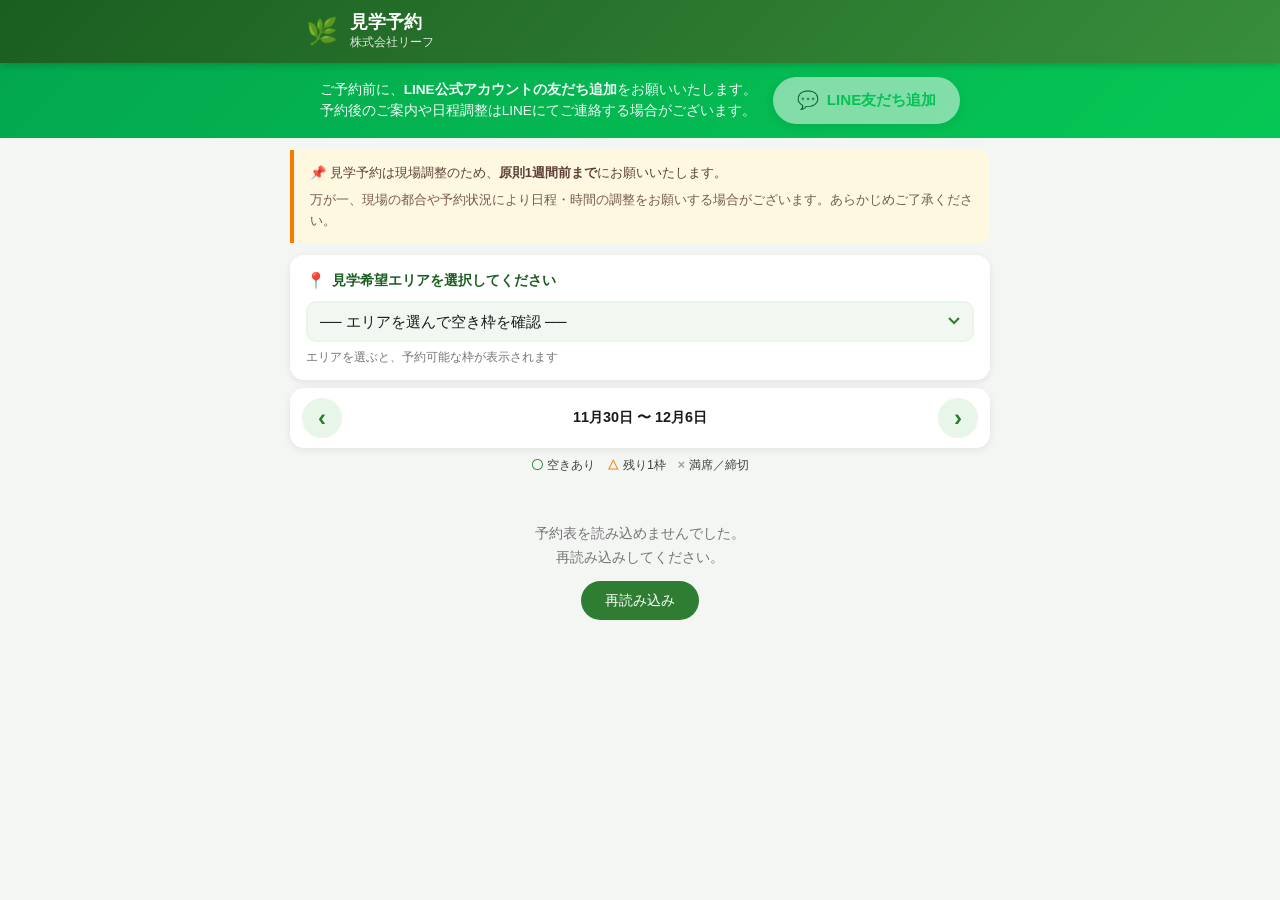
==== commit 8fe6f71e: "Add files via upload" ====
--- a/index.html
+++ b/index.html
@@ -9,7 +9,7 @@
 </head>
 <body>
 
-  <!-- ===== ヘッダー（常に表示） ===== -->
+  <!-- ===== ヘッダー ===== -->
   <header class="header">
     <div class="header-inner">
       <div class="header-logo">🌿</div>
@@ -20,8 +20,47 @@
     </div>
   </header>
 
+  <!-- ===== LINE案内 ===== -->
+  <div class="line-prompt">
+    <p class="line-prompt__text">
+      ご予約前に、<strong>LINE公式アカウントの友だち追加</strong>をお願いいたします。<br>
+      予約後のご案内や日程調整はLINEにてご連絡する場合がございます。
+    </p>
+    <a id="lineAddBtn" class="btn-line" href="#" target="_blank" rel="noopener noreferrer">
+      <span class="btn-line__icon">💬</span>LINE友だち追加
+    </a>
+  </div>
+
+  <!-- ===== 注意書き ===== -->
+  <div class="notice-box">
+    <p class="notice-box__item">
+      📌 見学予約は現場調整のため、<strong>原則1週間前まで</strong>にお願いいたします。
+    </p>
+    <p class="notice-box__item notice-box__item--sub">
+      万が一、現場の都合や予約状況により日程・時間の調整をお願いする場合がございます。あらかじめご了承ください。
+    </p>
+  </div>
+
   <!-- ===== カレンダービュー ===== -->
   <div id="calendarView">
+
+    <!-- エリア選択 -->
+    <div class="area-selector-wrap">
+      <label class="area-selector__label" for="areaSelect">
+        <span class="area-selector__icon">📍</span>見学希望エリアを選択してください
+      </label>
+      <select class="area-selector__select" id="areaSelect">
+        <option value="">── エリアを選んで空き枠を確認 ──</option>
+        <option value="東京">東京（現地見学・3時間）</option>
+        <option value="埼玉">埼玉（現地見学・3時間）</option>
+        <option value="新潟">新潟（Zoom・1時間）</option>
+        <option value="愛知">愛知（Zoom・1時間）</option>
+        <option value="福岡">福岡（Zoom・1時間）</option>
+        <option value="岩手">岩手（Zoom・1時間）</option>
+        <option value="沖縄">沖縄（Zoom・1時間）</option>
+      </select>
+      <p class="area-selector__hint" id="areaHint">エリアを選ぶと、予約可能な枠が表示されます</p>
+    </div>
 
     <!-- 週ナビゲーション -->
     <div class="week-nav">
@@ -37,22 +76,22 @@
     <div class="legend">
       <span class="legend-item"><span class="legend-o">〇</span> 空きあり</span>
       <span class="legend-item"><span class="legend-tri">△</span> 残り1枠</span>
-      <span class="legend-item"><span class="legend-x">×</span> 満席／終了</span>
+      <span class="legend-item"><span class="legend-x">×</span> 満席／締切</span>
     </div>
 
     <!-- ローディング -->
     <div id="calendarLoading" class="calendar-state">
       <div class="spinner"></div>
-      <p>予約表を読み込み中...</p>
+      <p>予約表を読み込んでいます...</p>
     </div>
 
     <!-- エラー -->
     <div id="calendarError" class="calendar-state" style="display:none">
-      <p class="calendar-error-msg">予約表を読み込めませんでした</p>
+      <p class="calendar-error-msg">予約表を読み込めませんでした。<br>再読み込みしてください。</p>
       <button class="btn-retry" id="retryBtn">再読み込み</button>
     </div>
 
-    <!-- テーブルラッパー（横スクロール） -->
+    <!-- テーブル -->
     <div class="table-scroll-area" id="tableScrollArea" style="display:none">
       <div class="table-wrapper">
         <table class="calendar-table" id="calendarTable"></table>
@@ -64,10 +103,9 @@
   <!-- ===== フォームビュー ===== -->
   <div id="formView" style="display:none">
 
-    <!-- 戻るバー -->
     <div class="form-back-bar">
       <button class="btn-back" id="backBtn">
-        <span>&#8592;</span> 予約表に戻る
+        <span aria-hidden="true">&#8592;</span> 予約表に戻る
       </button>
     </div>
 
@@ -77,42 +115,124 @@
       <div class="selected-slot__text">
         <p class="selected-slot__date" id="selectedDateDisplay"></p>
         <p class="selected-slot__time" id="selectedTimeDisplay"></p>
+        <p class="selected-slot__area" id="selectedAreaDisplay"></p>
       </div>
     </div>
 
     <!-- 予約フォーム -->
     <form id="reservationForm" class="form-body" novalidate>
-      <input type="hidden" id="date" name="date">
-      <input type="hidden" id="selectedTime" name="time">
-
-      <!-- 学生情報 -->
-      <section class="form-card">
-        <h2 class="card-title"><span class="card-icon">👤</span>学生情報</h2>
-
-        <div class="form-group">
-          <label class="form-label" for="studentName">学生氏名 <span class="required-badge">必須</span></label>
-          <input class="form-input" type="text" id="studentName" placeholder="例：田中 太郎" autocomplete="off">
-          <p class="error-msg" id="studentNameError" role="alert"></p>
-        </div>
+      <input type="hidden" id="hiddenDate" name="date">
+      <input type="hidden" id="hiddenTime" name="time">
+
+      <!-- 代表者情報 -->
+      <section class="form-card">
+        <h2 class="card-title"><span class="card-icon">👤</span>代表者情報</h2>
+
+        <div class="form-group">
+          <label class="form-label" for="representativeName">代表者氏名 <span class="required-badge">必須</span></label>
+          <input class="form-input" type="text" id="representativeName" placeholder="例：田中 太郎" autocomplete="name">
+          <p class="error-msg" id="representativeNameError" role="alert"></p>
+        </div>
+
+        <div class="form-group">
+          <label class="form-label" for="birthDate">生年月日 <span class="required-badge">必須</span></label>
+          <input class="form-input" type="date" id="birthDate" autocomplete="bday">
+          <p class="error-msg" id="birthDateError" role="alert"></p>
+        </div>
+
+        <div class="form-group">
+          <label class="form-label" for="phone">電話番号 <span class="required-badge">必須</span></label>
+          <input class="form-input" type="tel" id="phone" placeholder="例：090-1234-5678" autocomplete="tel">
+          <p class="error-msg" id="phoneError" role="alert"></p>
+        </div>
+
+        <div class="form-group">
+          <label class="form-label" for="email">メールアドレス <span class="required-badge">必須</span></label>
+          <input class="form-input" type="email" id="email" placeholder="例：example@email.com" autocomplete="email">
+          <p class="error-msg" id="emailError" role="alert"></p>
+        </div>
+      </section>
+
+      <!-- 学校情報 -->
+      <section class="form-card">
+        <h2 class="card-title"><span class="card-icon">🎓</span>学校情報</h2>
 
         <div class="form-group">
           <label class="form-label" for="schoolName">学校名 <span class="required-badge">必須</span></label>
-          <input class="form-input" type="text" id="schoolName" placeholder="例：○○大学 ○○学部" autocomplete="off">
+          <input class="form-input" type="text" id="schoolName" placeholder="例：○○大学 ○○学部" autocomplete="organization">
           <p class="error-msg" id="schoolNameError" role="alert"></p>
         </div>
 
-      </section>
-
-      <!-- 担当者情報 -->
-      <section class="form-card">
-        <h2 class="card-title"><span class="card-icon">📋</span>担当者情報</h2>
-
-        <div class="form-group">
-          <label class="form-label" for="staffName">担当者名 <span class="required-badge">必須</span></label>
-          <input class="form-input" type="text" id="staffName" placeholder="例：山田 花子" autocomplete="off">
-          <p class="error-msg" id="staffNameError" role="alert"></p>
-        </div>
-
+        <div class="form-group">
+          <label class="form-label" for="grade">学年 <span class="required-badge">必須</span></label>
+          <select class="form-select" id="grade">
+            <option value="">選択してください</option>
+            <option value="1年生">1年生</option>
+            <option value="2年生">2年生</option>
+            <option value="3年生">3年生</option>
+            <option value="4年生">4年生</option>
+            <option value="院生1年">院生1年</option>
+            <option value="院生2年">院生2年</option>
+            <option value="その他">その他</option>
+          </select>
+          <p class="error-msg" id="gradeError" role="alert"></p>
+        </div>
+
+        <div class="form-group">
+          <label class="form-label" for="department">学科 <span class="required-badge">必須</span></label>
+          <input class="form-input" type="text" id="department" placeholder="例：福祉学科">
+          <p class="error-msg" id="departmentError" role="alert"></p>
+        </div>
+      </section>
+
+      <!-- 見学エリア -->
+      <section class="form-card">
+        <h2 class="card-title"><span class="card-icon">📍</span>見学エリア</h2>
+        <div class="form-group">
+          <label class="form-label" for="area">見学希望エリア <span class="required-badge">必須</span></label>
+          <select class="form-select" id="area">
+            <option value="">選択してください</option>
+            <option value="東京">東京（現地見学・3時間）</option>
+            <option value="埼玉">埼玉（現地見学・3時間）</option>
+            <option value="新潟">新潟（Zoom・1時間）</option>
+            <option value="愛知">愛知（Zoom・1時間）</option>
+            <option value="福岡">福岡（Zoom・1時間）</option>
+            <option value="岩手">岩手（Zoom・1時間）</option>
+            <option value="沖縄">沖縄（Zoom・1時間）</option>
+          </select>
+          <p class="error-msg" id="areaError" role="alert"></p>
+        </div>
+      </section>
+
+      <!-- 参加者情報 -->
+      <section class="form-card">
+        <h2 class="card-title"><span class="card-icon">👥</span>参加者情報</h2>
+        <p class="card-note">最大3名まで参加できます。代表者氏名と参加者1の氏名が同じでも構いません。</p>
+
+        <div class="form-group">
+          <label class="form-label" for="participant1">参加者1氏名 <span class="required-badge">必須</span></label>
+          <input class="form-input" type="text" id="participant1" placeholder="例：田中 太郎">
+          <p class="error-msg" id="participant1Error" role="alert"></p>
+        </div>
+
+        <div class="form-group">
+          <label class="form-label" for="participant2">参加者2氏名 <span class="optional-badge">任意</span></label>
+          <input class="form-input" type="text" id="participant2" placeholder="例：鈴木 花子">
+        </div>
+
+        <div class="form-group">
+          <label class="form-label" for="participant3">参加者3氏名 <span class="optional-badge">任意</span></label>
+          <input class="form-input" type="text" id="participant3" placeholder="例：佐藤 次郎">
+        </div>
+
+        <div class="participant-count-box">
+          参加予定人数：<strong id="participantCountDisplay">0</strong>名
+        </div>
+      </section>
+
+      <!-- メモ -->
+      <section class="form-card">
+        <h2 class="card-title"><span class="card-icon">📝</span>メモ</h2>
         <div class="form-group">
           <label class="form-label" for="memo">メモ <span class="optional-badge">任意</span></label>
           <textarea class="form-textarea" id="memo" placeholder="特記事項があれば入力してください" rows="3"></textarea>
@@ -121,7 +241,7 @@
 
       <div class="form-footer">
         <button type="submit" class="btn-submit" id="submitBtn">
-          <span class="btn-submit__icon">✅</span>
+          <span class="btn-submit__icon" aria-hidden="true">✅</span>
           予約を確定する
         </button>
       </div>
@@ -130,22 +250,22 @@
   </div><!-- /formView -->
 
   <!-- ===== 予約完了モーダル ===== -->
-  <div class="modal" id="successModal" role="dialog" aria-modal="true">
+  <div class="modal" id="successModal" role="dialog" aria-modal="true" aria-labelledby="successTitle">
     <div class="modal-overlay" onclick="closeSuccessModal()"></div>
     <div class="modal-box modal-box--success">
       <div class="modal-icon modal-icon--success">✓</div>
-      <h2 class="modal-title">予約が完了しました</h2>
+      <h2 class="modal-title" id="successTitle">予約が完了しました</h2>
       <div class="modal-details" id="successDetails"></div>
       <button class="btn-modal btn-modal--success" onclick="closeSuccessModal()">予約表に戻る</button>
     </div>
   </div>
 
   <!-- ===== エラーモーダル ===== -->
-  <div class="modal" id="errorModal" role="dialog" aria-modal="true">
+  <div class="modal" id="errorModal" role="dialog" aria-modal="true" aria-labelledby="errorTitle">
     <div class="modal-overlay" onclick="closeErrorModal()"></div>
     <div class="modal-box modal-box--error">
       <div class="modal-icon modal-icon--error">!</div>
-      <h2 class="modal-title">予約できませんでした</h2>
+      <h2 class="modal-title" id="errorTitle">予約できませんでした</h2>
       <p class="modal-message" id="errorMessage"></p>
       <button class="btn-modal btn-modal--error" onclick="closeErrorModal()">戻る</button>
     </div>
--- a/style.css
+++ b/style.css
@@ -1,5 +1,5 @@
 /* ==============================================
-   見学予約カレンダー - スタイルシート
+   見学予約システム - スタイルシート（学生用）
    株式会社リーフ採用向け
    ============================================== */
 
@@ -12,22 +12,20 @@
   --c-primary-mid:   #388e3c;
   --c-primary-light: #e8f5e9;
   --c-primary-pale:  #f1f8f1;
-  --c-available:     #e8f5e9;
-  --c-avail-border:  #81c784;
-  --c-avail-text:    #2e7d32;
-  --c-full-bg:       #f5f5f5;
-  --c-full-text:     #bdbdbd;
+  --c-line:          #06c755;
+  --c-line-dark:     #05a847;
+  --c-warn:          #f57c00;
+  --c-warn-bg:       #fff8e1;
   --c-error:         #c62828;
   --c-error-bg:      #ffebee;
   --c-text:          #1a1a1a;
   --c-text-mid:      #424242;
   --c-text-muted:    #757575;
   --c-border:        #e0e0e0;
-  --c-border-light:  #f0f0f0;
   --c-bg:            #f4f6f4;
   --c-card:          #ffffff;
-  --r-md:  10px;
-  --r-lg:  14px;
+  --r-md:   10px;
+  --r-lg:   14px;
   --r-full: 999px;
   --shadow-card: 0 2px 8px rgba(0,0,0,.08);
   --shadow-btn:  0 4px 12px rgba(46,125,50,.35);
@@ -36,7 +34,6 @@
 }
 
 html { font-size: 16px; -webkit-text-size-adjust: 100%; }
-
 body {
   font-family: var(--font);
   background: var(--c-bg);
@@ -49,33 +46,112 @@
 .header {
   background: linear-gradient(135deg, var(--c-primary-dark) 0%, var(--c-primary-mid) 100%);
   color: #fff;
-  padding: 16px 16px 14px;
   position: sticky;
   top: 0;
-  z-index: 200;
+  z-index: 100;
   box-shadow: 0 2px 8px rgba(0,0,0,.2);
 }
-
 .header-inner {
   display: flex;
   align-items: center;
+  gap: 12px;
+  padding: 12px 16px;
+  max-width: 900px;
+  margin: 0 auto;
+}
+.header-logo { font-size: 1.6rem; }
+.header-title { font-size: 1.1rem; font-weight: 700; line-height: 1.2; }
+.header-sub   { font-size: .75rem; opacity: .85; }
+
+/* ---------- LINE案内 ---------- */
+.line-prompt {
+  background: linear-gradient(135deg, #03a84e 0%, #06c755 100%);
+  color: #fff;
+  padding: 14px 16px;
+  display: flex;
+  flex-direction: column;
+  align-items: center;
   gap: 10px;
-  max-width: 640px;
-  margin: 0 auto;
-}
-
-.header-logo { font-size: 1.75rem; line-height: 1; flex-shrink: 0; }
-
-.header-title {
-  font-size: 1.125rem;
-  font-weight: 700;
-  letter-spacing: .03em;
-}
-
-.header-sub {
-  font-size: 0.7rem;
-  opacity: .85;
-  letter-spacing: .04em;
+  text-align: center;
+}
+.line-prompt__text {
+  font-size: .85rem;
+  line-height: 1.6;
+  opacity: .95;
+}
+.btn-line {
+  display: inline-flex;
+  align-items: center;
+  gap: 8px;
+  background: #fff;
+  color: #06c755;
+  font-weight: 700;
+  font-size: .95rem;
+  padding: 10px 24px;
+  border-radius: var(--r-full);
+  text-decoration: none;
+  box-shadow: 0 2px 8px rgba(0,0,0,.15);
+  transition: transform var(--t), box-shadow var(--t);
+}
+.btn-line:hover  { transform: translateY(-1px); box-shadow: 0 4px 12px rgba(0,0,0,.2); }
+.btn-line:active { transform: translateY(0); }
+.btn-line__icon { font-size: 1.1rem; }
+
+/* ---------- 注意書き ---------- */
+.notice-box {
+  background: var(--c-warn-bg);
+  border-left: 4px solid var(--c-warn);
+  padding: 12px 16px;
+  margin: 12px 12px 0;
+  border-radius: 0 var(--r-md) var(--r-md) 0;
+}
+.notice-box__item {
+  font-size: .82rem;
+  color: #5d4037;
+  line-height: 1.6;
+}
+.notice-box__item + .notice-box__item { margin-top: 6px; }
+.notice-box__item--sub { opacity: .85; }
+
+/* ---------- エリア選択 ---------- */
+.area-selector-wrap {
+  background: var(--c-card);
+  margin: 12px 12px 0;
+  padding: 14px 16px;
+  border-radius: var(--r-lg);
+  box-shadow: var(--shadow-card);
+}
+.area-selector__label {
+  display: flex;
+  align-items: center;
+  gap: 6px;
+  font-size: .88rem;
+  font-weight: 700;
+  color: var(--c-primary-dark);
+  margin-bottom: 8px;
+}
+.area-selector__icon { font-size: 1rem; }
+.area-selector__select {
+  width: 100%;
+  padding: 10px 12px;
+  border: 2px solid var(--c-primary-light);
+  border-radius: var(--r-md);
+  font-size: .95rem;
+  font-family: var(--font);
+  color: var(--c-text);
+  background: var(--c-primary-pale);
+  appearance: none;
+  background-image: url("data:image/svg+xml,%3Csvg xmlns='http://www.w3.org/2000/svg' width='12' height='8' viewBox='0 0 12 8'%3E%3Cpath d='M1 1l5 5 5-5' stroke='%232e7d32' stroke-width='2' fill='none'/%3E%3C/svg%3E");
+  background-repeat: no-repeat;
+  background-position: right 12px center;
+  cursor: pointer;
+  transition: border-color var(--t);
+}
+.area-selector__select:focus { outline: none; border-color: var(--c-primary); }
+.area-selector__hint {
+  font-size: .76rem;
+  color: var(--c-text-muted);
+  margin-top: 6px;
 }
 
 /* ---------- 週ナビゲーション ---------- */
@@ -85,514 +161,381 @@
   justify-content: space-between;
   padding: 10px 12px;
   background: var(--c-card);
-  border-bottom: 1px solid var(--c-border);
-  gap: 8px;
-  position: sticky;
-  top: 56px; /* header height */
-  z-index: 100;
-}
-
+  margin: 8px 12px 0;
+  border-radius: var(--r-lg);
+  box-shadow: var(--shadow-card);
+}
 .week-nav__btn {
-  display: flex;
-  align-items: center;
-  justify-content: center;
+  background: var(--c-primary-light);
+  border: none;
+  color: var(--c-primary);
+  font-size: 1.5rem;
+  font-weight: 700;
   width: 40px;
   height: 40px;
-  font-size: 1.5rem;
-  font-weight: 700;
-  color: var(--c-primary);
-  background: var(--c-primary-light);
+  border-radius: var(--r-full);
+  cursor: pointer;
+  display: flex;
+  align-items: center;
+  justify-content: center;
+  line-height: 1;
+  transition: background var(--t);
+  flex-shrink: 0;
+}
+.week-nav__btn:hover:not(:disabled) { background: #c8e6c9; }
+.week-nav__btn:disabled { opacity: .3; cursor: default; }
+.week-nav__center {
+  display: flex;
+  flex-direction: column;
+  align-items: center;
+  gap: 4px;
+  flex: 1;
+}
+.week-nav__label {
+  font-size: .9rem;
+  font-weight: 700;
+  color: var(--c-text);
+}
+.week-nav__today {
+  background: var(--c-primary);
+  color: #fff;
   border: none;
-  border-radius: var(--r-md);
-  cursor: pointer;
-  flex-shrink: 0;
-  -webkit-tap-highlight-color: transparent;
-  touch-action: manipulation;
+  font-size: .72rem;
+  padding: 3px 10px;
+  border-radius: var(--r-full);
+  cursor: pointer;
   transition: background var(--t);
-}
-
-.week-nav__btn:hover { background: #c8e6c9; }
-.week-nav__btn:active { background: #a5d6a7; }
-.week-nav__btn:disabled { opacity: .35; cursor: not-allowed; background: #f5f5f5; color: #bdbdbd; }
-
-.week-nav__center {
-  display: flex;
-  flex-direction: column;
-  align-items: center;
-  gap: 3px;
-  flex: 1;
-  min-width: 0;
-}
-
-.week-nav__label {
-  font-size: 0.8125rem;
-  font-weight: 700;
-  color: var(--c-primary-dark);
-  letter-spacing: .02em;
-  white-space: nowrap;
-}
-
-.week-nav__today {
-  display: none; /* JS で表示切替 */
-  font-size: 0.7rem;
-  font-weight: 600;
-  color: var(--c-primary);
-  background: none;
-  border: 1px solid var(--c-primary);
-  border-radius: var(--r-full);
-  padding: 1px 8px;
-  cursor: pointer;
-  -webkit-tap-highlight-color: transparent;
-  transition: all var(--t);
-}
-
-.week-nav__today:hover { background: var(--c-primary-light); }
+  display: none;
+}
+.week-nav__today:hover { background: var(--c-primary-dark); }
 
 /* ---------- 凡例 ---------- */
 .legend {
   display: flex;
-  gap: 16px;
-  padding: 8px 16px;
-  font-size: 0.75rem;
+  gap: 12px;
+  justify-content: center;
+  padding: 8px 12px;
+  font-size: .78rem;
+  color: var(--c-text-mid);
+}
+.legend-item { display: flex; align-items: center; gap: 4px; }
+.legend-o   { color: var(--c-primary); font-weight: 700; }
+.legend-tri { color: var(--c-warn); font-weight: 700; }
+.legend-x   { color: #9e9e9e; font-weight: 700; }
+
+/* ---------- カレンダー状態 ---------- */
+.calendar-state {
+  display: flex;
+  flex-direction: column;
+  align-items: center;
+  justify-content: center;
+  padding: 40px 16px;
+  gap: 12px;
   color: var(--c-text-muted);
-  background: var(--c-card);
-  border-bottom: 1px solid var(--c-border-light);
-}
-
-.legend-item { display: flex; align-items: center; gap: 4px; }
-
-.legend-o {
-  display: inline-flex;
-  align-items: center;
-  justify-content: center;
-  width: 22px;
-  height: 22px;
-  background: var(--c-available);
-  border: 1.5px solid var(--c-avail-border);
-  border-radius: 6px;
-  color: var(--c-avail-text);
-  font-size: 0.875rem;
-  font-weight: 700;
-}
-
-.legend-x {
-  display: inline-flex;
-  align-items: center;
-  justify-content: center;
-  width: 22px;
-  height: 22px;
-  color: var(--c-full-text);
-  font-size: 0.875rem;
-  font-weight: 700;
-}
-
-/* ---------- カレンダー状態（ローディング/エラー） ---------- */
-.calendar-state {
-  display: flex;
-  flex-direction: column;
-  align-items: center;
-  gap: 14px;
-  padding: 48px 16px;
-  color: var(--c-text-muted);
-  font-size: 0.9rem;
-}
-
-.calendar-error-msg {
-  color: var(--c-error);
-  font-weight: 600;
-  font-size: 0.9375rem;
-}
-
+  font-size: .9rem;
+}
+.calendar-error-msg { text-align: center; line-height: 1.6; }
 .btn-retry {
+  background: var(--c-primary);
+  color: #fff;
+  border: none;
   padding: 10px 24px;
-  font-size: 0.875rem;
-  font-weight: 600;
-  color: var(--c-primary);
-  background: var(--c-primary-light);
-  border: 1.5px solid var(--c-avail-border);
-  border-radius: var(--r-md);
-  cursor: pointer;
-  -webkit-tap-highlight-color: transparent;
+  border-radius: var(--r-full);
+  font-size: .9rem;
+  cursor: pointer;
   transition: background var(--t);
 }
-
-.btn-retry:active { background: #c8e6c9; }
+.btn-retry:hover { background: var(--c-primary-dark); }
+
+/* ---------- スピナー ---------- */
+.spinner {
+  width: 36px;
+  height: 36px;
+  border: 3px solid var(--c-primary-light);
+  border-top-color: var(--c-primary);
+  border-radius: 50%;
+  animation: spin .7s linear infinite;
+}
+@keyframes spin { to { transform: rotate(360deg); } }
 
 /* ---------- テーブルスクロールエリア ---------- */
 .table-scroll-area {
   overflow-x: auto;
   -webkit-overflow-scrolling: touch;
-  /* スクロール可能な印として右にグラデーションを乗せる */
-  background:
-    linear-gradient(to right, #f4f6f4 30px, transparent 30px),
-    linear-gradient(to left,  #f4f6f4 10px, transparent 10px),
-    radial-gradient(farthest-side at left  center, rgba(0,0,0,.12), transparent) left   center / 8px 100%,
-    radial-gradient(farthest-side at right center, rgba(0,0,0,.12), transparent) right  center / 8px 100%;
-  background-attachment: local, local, scroll, scroll;
+  margin: 0 12px 12px;
+  border-radius: var(--r-lg);
+  box-shadow: var(--shadow-card);
+  background: var(--c-card);
+  /* 右端スクロール示唆グラデーション */
+  background-image: linear-gradient(to right, var(--c-card), var(--c-card)),
+                    linear-gradient(to right, rgba(0,0,0,.04), transparent);
+  background-position: left center, right center;
   background-repeat: no-repeat;
-}
-
-.table-wrapper {
-  padding: 0 4px 12px 4px;
-}
+  background-size: 20px 100%, 20px 100%;
+  background-attachment: local, scroll;
+}
+.table-wrapper { min-width: 520px; }
 
 /* ---------- カレンダーテーブル ---------- */
 .calendar-table {
+  width: 100%;
   border-collapse: separate;
   border-spacing: 0;
-  min-width: max-content;
-  font-size: 12px;
-}
-
-/* --- ヘッダー行 --- */
-.calendar-table thead tr th {
-  background: #f9f9f9;
-  border-bottom: 2px solid var(--c-border);
-  padding: 6px 0 5px;
+  font-size: .82rem;
+}
+
+/* ヘッダーセル */
+.th-time, .th-date {
+  padding: 8px 4px;
   text-align: center;
-  font-weight: 600;
+  font-weight: 700;
+  background: var(--c-card);
+  border-bottom: 2px solid var(--c-primary-light);
+  white-space: nowrap;
   position: sticky;
-  top: 0; /* sticky within scroll area */
-}
-
-/* 時間列ヘッダー（sticky left） */
+  top: 0;
+  z-index: 10;
+}
 .th-time {
-  width: 54px;
-  min-width: 54px;
-  font-size: 11px;
+  left: 0;
+  z-index: 20;
+  min-width: 52px;
   color: var(--c-text-muted);
-  position: sticky !important;
-  left: 0;
-  z-index: 10;
-  background: #f9f9f9;
-  border-right: 2px solid var(--c-border);
-  box-shadow: 2px 0 4px rgba(0,0,0,.06);
-}
-
-/* 日付列ヘッダー */
-.th-date {
-  width: 58px;
-  min-width: 58px;
-  border-right: 1px solid var(--c-border-light);
+  font-size: .75rem;
+}
+.th-date { min-width: 46px; }
+.th-day      { display: block; font-size: .72rem; color: var(--c-text-muted); }
+.th-date-num { display: block; font-size: .88rem; }
+.th-date--today    { background: #fff9c4 !important; }
+.th-date--today .th-date-num { color: #e65100; font-weight: 800; }
+.th-date--sat .th-date-num  { color: #1565c0; }
+.th-date--sun .th-date-num  { color: #c62828; }
+
+/* ボディセル */
+.cell-time, .cell-slot {
+  padding: 3px;
+  text-align: center;
+  border-bottom: 1px solid #f5f5f5;
   vertical-align: middle;
 }
-
-.th-date .th-day {
-  display: block;
-  font-size: 13px;
-  font-weight: 700;
-  line-height: 1.2;
-}
-
-.th-date .th-date-num {
-  display: block;
-  font-size: 11px;
+.cell-time {
+  font-size: .75rem;
   color: var(--c-text-muted);
-  margin-top: 1px;
-}
-
-/* 今日列 */
-.th-date--today {
-  background: #fffde7;
-  border-bottom-color: #fbc02d;
-}
-
-.th-date--today .th-day { color: #f57f17; }
-.th-date--today .th-date-num { color: #f57f17; }
-
-/* 土曜 */
-.th-date--sat .th-day,
-.th-date--sat .th-date-num { color: #1565c0; }
-
-/* 日曜 */
-.th-date--sun .th-day,
-.th-date--sun .th-date-num { color: #c62828; }
-
-/* --- ボディ行 --- */
-.calendar-table tbody tr:last-child td { border-bottom: none; }
-
-/* 時間セル（sticky left） */
-.cell-time {
+  white-space: nowrap;
   position: sticky;
   left: 0;
+  background: var(--c-card);
   z-index: 5;
-  background: #fafafa;
-  border-right: 2px solid var(--c-border);
-  border-bottom: 1px solid var(--c-border-light);
-  box-shadow: 2px 0 4px rgba(0,0,0,.06);
-  font-size: 11px;
-  font-weight: 600;
-  color: var(--c-text-muted);
-  text-align: center;
-  padding: 0;
-  height: 56px;
-  width: 54px;
-  min-width: 54px;
-  vertical-align: middle;
-}
-
-/* スロットセル */
-.cell-slot {
-  border-right: 1px solid var(--c-border-light);
-  border-bottom: 1px solid var(--c-border-light);
-  width: 58px;
-  min-width: 58px;
-  height: 56px;
-  text-align: center;
-  vertical-align: middle;
-  padding: 4px;
-}
-
-/* 今日列のセル */
-.cell-slot--today { background: #fffde7; }
-
-/* 土曜列のセル */
-.cell-slot--sat { background: #f3f6ff; }
-
-/* 日曜列のセル */
-.cell-slot--sun { background: #fff5f5; }
-
-/* ○ボタン（予約可能） */
+  padding: 3px 6px;
+  min-width: 52px;
+}
+.cell-slot         { min-width: 46px; }
+.cell-slot--today  { background: #fffde7; }
+.cell-slot--sat    { background: #e8eaf6; }
+.cell-slot--sun    { background: #fce4ec; }
+
+/* 〇△× スロットボタン */
+.slot-o, .slot-tri, .slot-x {
+  display: inline-flex;
+  align-items: center;
+  justify-content: center;
+  width: 38px;
+  height: 38px;
+  border-radius: var(--r-full);
+  font-size: 1.05rem;
+  font-weight: 700;
+  line-height: 1;
+  border: none;
+  cursor: pointer;
+  transition: transform .1s, box-shadow .1s;
+}
 .slot-o {
-  display: inline-flex;
-  flex-direction: column;
-  align-items: center;
-  justify-content: center;
-  width: 46px;
-  height: 46px;
-  font-size: 1.25rem;
-  font-weight: 700;
-  color: var(--c-avail-text);
-  background: var(--c-available);
-  border: 1.5px solid var(--c-avail-border);
-  border-radius: var(--r-md);
-  cursor: pointer;
-  -webkit-tap-highlight-color: transparent;
-  touch-action: manipulation;
-  transition: all var(--t);
-  line-height: 1;
-  user-select: none;
-}
-
-.slot-o:hover,
-.slot-o:focus { background: #c8e6c9; border-color: #4caf50; outline: none; }
-.slot-o:active { background: #a5d6a7; transform: scale(0.95); }
-
-/* × （満席・過去） */
+  background: #e8f5e9;
+  color: var(--c-primary);
+  box-shadow: 0 1px 4px rgba(46,125,50,.2);
+}
+.slot-o:hover  { background: #c8e6c9; transform: scale(1.08); }
+.slot-o:active { transform: scale(.96); }
+.slot-tri {
+  background: #fff3e0;
+  color: #e65100;
+  box-shadow: 0 1px 4px rgba(230,81,0,.15);
+}
+.slot-tri:hover  { background: #ffe0b2; transform: scale(1.08); }
+.slot-tri:active { transform: scale(.96); }
 .slot-x {
-  display: inline-flex;
-  align-items: center;
-  justify-content: center;
-  width: 46px;
-  height: 46px;
-  font-size: 1.125rem;
-  font-weight: 700;
-  color: var(--c-full-text);
-  background: var(--c-full-bg);
-  border-radius: var(--r-md);
-  user-select: none;
-}
-
-/* ---------- スピナー ---------- */
-.spinner {
-  width: 40px;
-  height: 40px;
-  border: 3px solid var(--c-primary-light);
-  border-top-color: var(--c-primary);
-  border-radius: 50%;
-  animation: spin .8s linear infinite;
-}
-
-@keyframes spin { to { transform: rotate(360deg); } }
+  color: #bdbdbd;
+  background: transparent;
+  cursor: default;
+  font-size: 1rem;
+}
 
 /* ---------- フォームビュー ---------- */
 .form-back-bar {
-  background: var(--c-card);
-  border-bottom: 1px solid var(--c-border);
-  padding: 10px 14px;
-  position: sticky;
-  top: 56px;
-  z-index: 100;
-}
-
+  padding: 10px 12px 0;
+}
 .btn-back {
   display: inline-flex;
   align-items: center;
   gap: 6px;
-  font-size: 0.875rem;
-  font-weight: 600;
-  color: var(--c-primary);
   background: none;
-  border: none;
-  cursor: pointer;
-  padding: 6px 10px;
-  border-radius: var(--r-md);
-  -webkit-tap-highlight-color: transparent;
-  transition: background var(--t);
-  font-family: var(--font);
-}
-
-.btn-back:hover { background: var(--c-primary-light); }
-.btn-back:active { background: #c8e6c9; }
-
-/* 選択日時バナー */
+  border: 1.5px solid var(--c-border);
+  color: var(--c-text-mid);
+  font-size: .85rem;
+  padding: 7px 14px;
+  border-radius: var(--r-full);
+  cursor: pointer;
+  transition: border-color var(--t), color var(--t);
+}
+.btn-back:hover { border-color: var(--c-primary); color: var(--c-primary); }
+
+/* ---------- 選択スロット表示 ---------- */
 .selected-slot {
   display: flex;
-  align-items: center;
+  align-items: flex-start;
   gap: 12px;
-  padding: 14px 16px;
   background: var(--c-primary);
   color: #fff;
-}
-
-.selected-slot__icon { font-size: 1.5rem; flex-shrink: 0; }
-
-.selected-slot__date {
-  font-size: 0.875rem;
-  font-weight: 600;
-  line-height: 1.3;
-  opacity: .9;
-}
-
-.selected-slot__time {
-  font-size: 1.125rem;
-  font-weight: 700;
-  letter-spacing: .02em;
-}
-
-.form-body { padding: 0 0 32px; }
-
-/* ---------- フォームカード ---------- */
+  margin: 10px 12px 0;
+  padding: 14px 16px;
+  border-radius: var(--r-lg);
+}
+.selected-slot__icon { font-size: 1.4rem; margin-top: 2px; }
+.selected-slot__date { font-size: .95rem; font-weight: 700; }
+.selected-slot__time { font-size: .88rem; opacity: .9; margin-top: 2px; }
+.selected-slot__area {
+  font-size: .8rem;
+  opacity: .8;
+  margin-top: 4px;
+  background: rgba(255,255,255,.15);
+  padding: 2px 8px;
+  border-radius: var(--r-full);
+  display: inline-block;
+}
+
+/* ---------- フォーム本体 ---------- */
+.form-body { padding: 12px; display: flex; flex-direction: column; gap: 12px; }
+
 .form-card {
   background: var(--c-card);
-  margin: 12px 12px 0;
   border-radius: var(--r-lg);
+  padding: 16px;
   box-shadow: var(--shadow-card);
-  padding: 16px;
-}
-
+  display: flex;
+  flex-direction: column;
+  gap: 14px;
+}
 .card-title {
   display: flex;
   align-items: center;
-  gap: 6px;
-  font-size: 0.9375rem;
+  gap: 8px;
+  font-size: .95rem;
   font-weight: 700;
   color: var(--c-primary-dark);
-  padding-bottom: 12px;
-  border-bottom: 2px solid var(--c-primary-light);
-  margin-bottom: 14px;
-}
-
-.card-icon { font-size: 1rem; }
-
-/* ---------- フォームグループ ---------- */
-.form-group { margin-bottom: 14px; }
-.form-group:last-child { margin-bottom: 0; }
-
+  padding-bottom: 10px;
+  border-bottom: 1px solid var(--c-primary-light);
+}
+.card-icon { font-size: 1.1rem; }
+.card-note { font-size: .8rem; color: var(--c-text-muted); line-height: 1.5; margin-top: -6px; }
+
+.form-group { display: flex; flex-direction: column; gap: 5px; }
 .form-label {
-  display: flex;
-  align-items: center;
-  gap: 5px;
-  font-size: 0.8125rem;
+  font-size: .85rem;
   font-weight: 600;
   color: var(--c-text-mid);
-  margin-bottom: 5px;
-}
+  display: flex;
+  align-items: center;
+  gap: 6px;
+  flex-wrap: wrap;
+}
+.form-input, .form-select, .form-textarea {
+  padding: 11px 12px;
+  border: 1.5px solid var(--c-border);
+  border-radius: var(--r-md);
+  font-size: .95rem;
+  font-family: var(--font);
+  color: var(--c-text);
+  background: #fafafa;
+  width: 100%;
+  transition: border-color var(--t), box-shadow var(--t);
+}
+.form-input:focus, .form-select:focus, .form-textarea:focus {
+  outline: none;
+  border-color: var(--c-primary);
+  box-shadow: 0 0 0 3px rgba(46,125,50,.12);
+  background: #fff;
+}
+.form-select {
+  appearance: none;
+  background-image: url("data:image/svg+xml,%3Csvg xmlns='http://www.w3.org/2000/svg' width='12' height='8' viewBox='0 0 12 8'%3E%3Cpath d='M1 1l5 5 5-5' stroke='%23757575' stroke-width='2' fill='none'/%3E%3C/svg%3E");
+  background-repeat: no-repeat;
+  background-position: right 12px center;
+  cursor: pointer;
+}
+.form-textarea { resize: vertical; min-height: 80px; }
+.form-input.is-error, .form-select.is-error { border-color: var(--c-error); }
 
 .required-badge {
-  background: var(--c-primary);
+  font-size: .7rem;
+  background: var(--c-error);
   color: #fff;
-  font-size: 0.6rem;
-  font-weight: 700;
-  padding: 1px 5px;
-  border-radius: var(--r-full);
-}
-
+  padding: 1px 6px;
+  border-radius: var(--r-full);
+  font-weight: 600;
+  flex-shrink: 0;
+}
 .optional-badge {
+  font-size: .7rem;
   background: #e0e0e0;
   color: var(--c-text-muted);
-  font-size: 0.6rem;
+  padding: 1px 6px;
+  border-radius: var(--r-full);
   font-weight: 600;
-  padding: 1px 5px;
-  border-radius: var(--r-full);
-}
-
-.form-input,
-.form-textarea {
-  display: block;
-  width: 100%;
-  padding: 13px 14px;
-  font-size: 1rem;
-  font-family: var(--font);
-  color: var(--c-text);
-  background: #fff;
-  border: 2px solid var(--c-border);
+  flex-shrink: 0;
+}
+.error-msg {
+  font-size: .78rem;
+  color: var(--c-error);
+  min-height: 1.1em;
+  line-height: 1.3;
+}
+
+/* ---------- 参加者人数表示 ---------- */
+.participant-count-box {
+  background: var(--c-primary-light);
+  color: var(--c-primary-dark);
+  padding: 8px 12px;
   border-radius: var(--r-md);
-  appearance: none;
-  -webkit-appearance: none;
-  transition: border-color var(--t), box-shadow var(--t);
-  line-height: 1.5;
-}
-
-.form-input::placeholder,
-.form-textarea::placeholder { color: #bdbdbd; font-size: .875rem; }
-
-.form-input:focus,
-.form-textarea:focus {
-  outline: none;
-  border-color: var(--c-primary);
-  box-shadow: 0 0 0 3px rgba(46,125,50,.15);
-}
-
-.form-input.is-error,
-.form-textarea.is-error {
-  border-color: var(--c-error);
-  background: var(--c-error-bg);
-}
-
-.form-textarea { resize: vertical; min-height: 72px; }
-
-.error-msg {
-  display: block;
-  font-size: 0.75rem;
-  color: var(--c-error);
-  font-weight: 500;
-  margin-top: 4px;
-  min-height: 1em;
-}
-
-/* ---------- 送信ボタン ---------- */
-.form-footer { padding: 16px 12px 0; }
-
+  font-size: .88rem;
+  text-align: center;
+}
+.participant-count-box strong { font-size: 1.1rem; }
+
+/* ---------- フォームフッター ---------- */
+.form-footer {
+  padding: 0 0 16px;
+}
 .btn-submit {
   display: flex;
   align-items: center;
   justify-content: center;
   gap: 8px;
   width: 100%;
-  padding: 17px 24px;
-  font-size: 1.0625rem;
+  padding: 16px;
+  background: linear-gradient(135deg, var(--c-primary-dark) 0%, var(--c-primary-mid) 100%);
+  color: #fff;
+  font-size: 1.05rem;
+  font-weight: 700;
   font-family: var(--font);
-  font-weight: 700;
-  letter-spacing: .04em;
-  color: #fff;
-  background: linear-gradient(135deg, var(--c-primary-mid) 0%, var(--c-primary-dark) 100%);
   border: none;
-  border-radius: var(--r-lg);
-  cursor: pointer;
+  border-radius: var(--r-full);
   box-shadow: var(--shadow-btn);
-  transition: all var(--t);
-  -webkit-tap-highlight-color: transparent;
-  touch-action: manipulation;
-}
-
-.btn-submit:hover {
-  box-shadow: 0 6px 16px rgba(46,125,50,.4);
-  transform: translateY(-1px);
-}
-
-.btn-submit:active { transform: translateY(0); box-shadow: 0 2px 8px rgba(46,125,50,.3); }
-.btn-submit:disabled { background: #bdbdbd; box-shadow: none; cursor: not-allowed; transform: none; }
+  cursor: pointer;
+  transition: opacity var(--t), transform var(--t);
+}
+.btn-submit:hover  { opacity: .9; transform: translateY(-1px); }
+.btn-submit:active { transform: translateY(0); }
+.btn-submit:disabled { opacity: .55; cursor: default; transform: none; }
 .btn-submit__icon { font-size: 1.1rem; }
 
 /* ---------- モーダル ---------- */
@@ -603,123 +546,105 @@
   z-index: 1000;
   align-items: center;
   justify-content: center;
-  padding: 20px;
-}
-
+  padding: 16px;
+}
 .modal.is-open { display: flex; }
-
 .modal-overlay {
   position: absolute;
   inset: 0;
-  background: rgba(0,0,0,.55);
-  backdrop-filter: blur(3px);
-}
-
+  background: rgba(0,0,0,.45);
+  backdrop-filter: blur(2px);
+}
 .modal-box {
   position: relative;
-  background: #fff;
+  background: var(--c-card);
   border-radius: var(--r-lg);
-  padding: 28px 20px 24px;
+  padding: 28px 24px 24px;
+  max-width: 360px;
+  width: 100%;
   text-align: center;
-  width: 100%;
-  max-width: 310px;
-  box-shadow: 0 20px 60px rgba(0,0,0,.25);
-  animation: modal-in .22s ease;
-}
-
-@keyframes modal-in {
-  from { opacity: 0; transform: scale(.92) translateY(8px); }
-  to   { opacity: 1; transform: scale(1)  translateY(0); }
-}
-
+  box-shadow: 0 12px 40px rgba(0,0,0,.2);
+  animation: modalIn .22s ease;
+}
+@keyframes modalIn {
+  from { transform: scale(.92) translateY(8px); opacity: 0; }
+  to   { transform: scale(1) translateY(0); opacity: 1; }
+}
 .modal-icon {
-  display: flex;
-  align-items: center;
-  justify-content: center;
   width: 56px;
   height: 56px;
   border-radius: 50%;
-  font-size: 1.5rem;
-  font-weight: 900;
+  display: flex;
+  align-items: center;
+  justify-content: center;
+  font-size: 1.6rem;
+  font-weight: 700;
   margin: 0 auto 14px;
 }
-
-.modal-icon--success { background: var(--c-primary-light); color: var(--c-primary-dark); }
-.modal-icon--error   { background: var(--c-error-bg);     color: var(--c-error); font-size: 1.75rem; }
-
-.modal-title { font-size: 1.0625rem; font-weight: 700; margin-bottom: 10px; }
-
+.modal-icon--success { background: #e8f5e9; color: var(--c-primary); }
+.modal-icon--error   { background: var(--c-error-bg); color: var(--c-error); }
+.modal-title {
+  font-size: 1.1rem;
+  font-weight: 700;
+  margin-bottom: 12px;
+  color: var(--c-text);
+}
 .modal-details {
-  font-size: 0.875rem;
-  color: var(--c-text-mid);
-  line-height: 1.8;
-  background: var(--c-primary-pale);
-  border-radius: var(--r-md);
-  padding: 10px 12px;
-  margin-bottom: 16px;
-  text-align: left;
-}
-
-.modal-details strong { color: var(--c-primary-dark); }
-
-.modal-message {
-  font-size: 0.875rem;
+  font-size: .88rem;
   color: var(--c-text-mid);
   line-height: 1.7;
-  margin-bottom: 16px;
-  white-space: pre-line;
-}
-
+  margin-bottom: 20px;
+}
+.modal-message {
+  font-size: .88rem;
+  color: var(--c-text-mid);
+  line-height: 1.7;
+  margin-bottom: 20px;
+  white-space: pre-wrap;
+}
 .btn-modal {
-  display: block;
-  width: 100%;
-  padding: 13px;
-  font-size: 0.9375rem;
+  padding: 12px 32px;
+  border-radius: var(--r-full);
+  font-size: .95rem;
+  font-weight: 700;
   font-family: var(--font);
-  font-weight: 700;
   border: none;
-  border-radius: var(--r-md);
-  cursor: pointer;
-  -webkit-tap-highlight-color: transparent;
+  cursor: pointer;
   transition: opacity var(--t);
 }
-
-.btn-modal:active { opacity: .8; }
+.btn-modal:hover { opacity: .85; }
 .btn-modal--success { background: var(--c-primary); color: #fff; }
-.btn-modal--error   { background: #eeeeee; color: var(--c-text-mid); }
+.btn-modal--error   { background: #e0e0e0; color: var(--c-text-mid); }
 
 /* ---------- ローディングオーバーレイ ---------- */
 .loading-overlay {
   display: none;
   position: fixed;
   inset: 0;
-  z-index: 2000;
-  align-items: center;
-  justify-content: center;
-  background: rgba(255,255,255,.75);
-  backdrop-filter: blur(4px);
-}
-
+  background: rgba(0,0,0,.4);
+  z-index: 1100;
+  align-items: center;
+  justify-content: center;
+}
 .loading-overlay.is-visible { display: flex; }
-
 .loading-content {
   display: flex;
   flex-direction: column;
   align-items: center;
   gap: 14px;
 }
-
-.loading-text {
-  font-size: 0.9375rem;
-  color: var(--c-primary-dark);
-  font-weight: 600;
-}
-
-/* ---------- レスポンシブ（480px以上） ---------- */
-@media (min-width: 480px) {
-  .form-card { margin: 14px 16px 0; padding: 20px; }
-  .form-footer { padding: 18px 16px 0; }
-  .th-date { width: 72px; min-width: 72px; }
-  .cell-slot { width: 72px; min-width: 72px; }
-  .slot-o, .slot-x { width: 56px; height: 52px; }
-}
+.loading-text { color: #fff; font-size: .9rem; font-weight: 600; }
+
+/* ---------- レスポンシブ ---------- */
+@media (min-width: 600px) {
+  .line-prompt { flex-direction: row; justify-content: center; gap: 16px; text-align: left; }
+  .table-scroll-area { margin: 0 16px 16px; }
+  .area-selector-wrap, .week-nav, .notice-box { margin-left: 16px; margin-right: 16px; }
+  .form-body { padding: 16px; }
+  .form-card { padding: 20px; }
+}
+@media (min-width: 900px) {
+  .header-inner, .form-body { max-width: 700px; margin-left: auto; margin-right: auto; }
+  .table-scroll-area, .area-selector-wrap, .week-nav, .notice-box,
+  .form-back-bar, .selected-slot { max-width: 700px; margin-left: auto; margin-right: auto; }
+}
